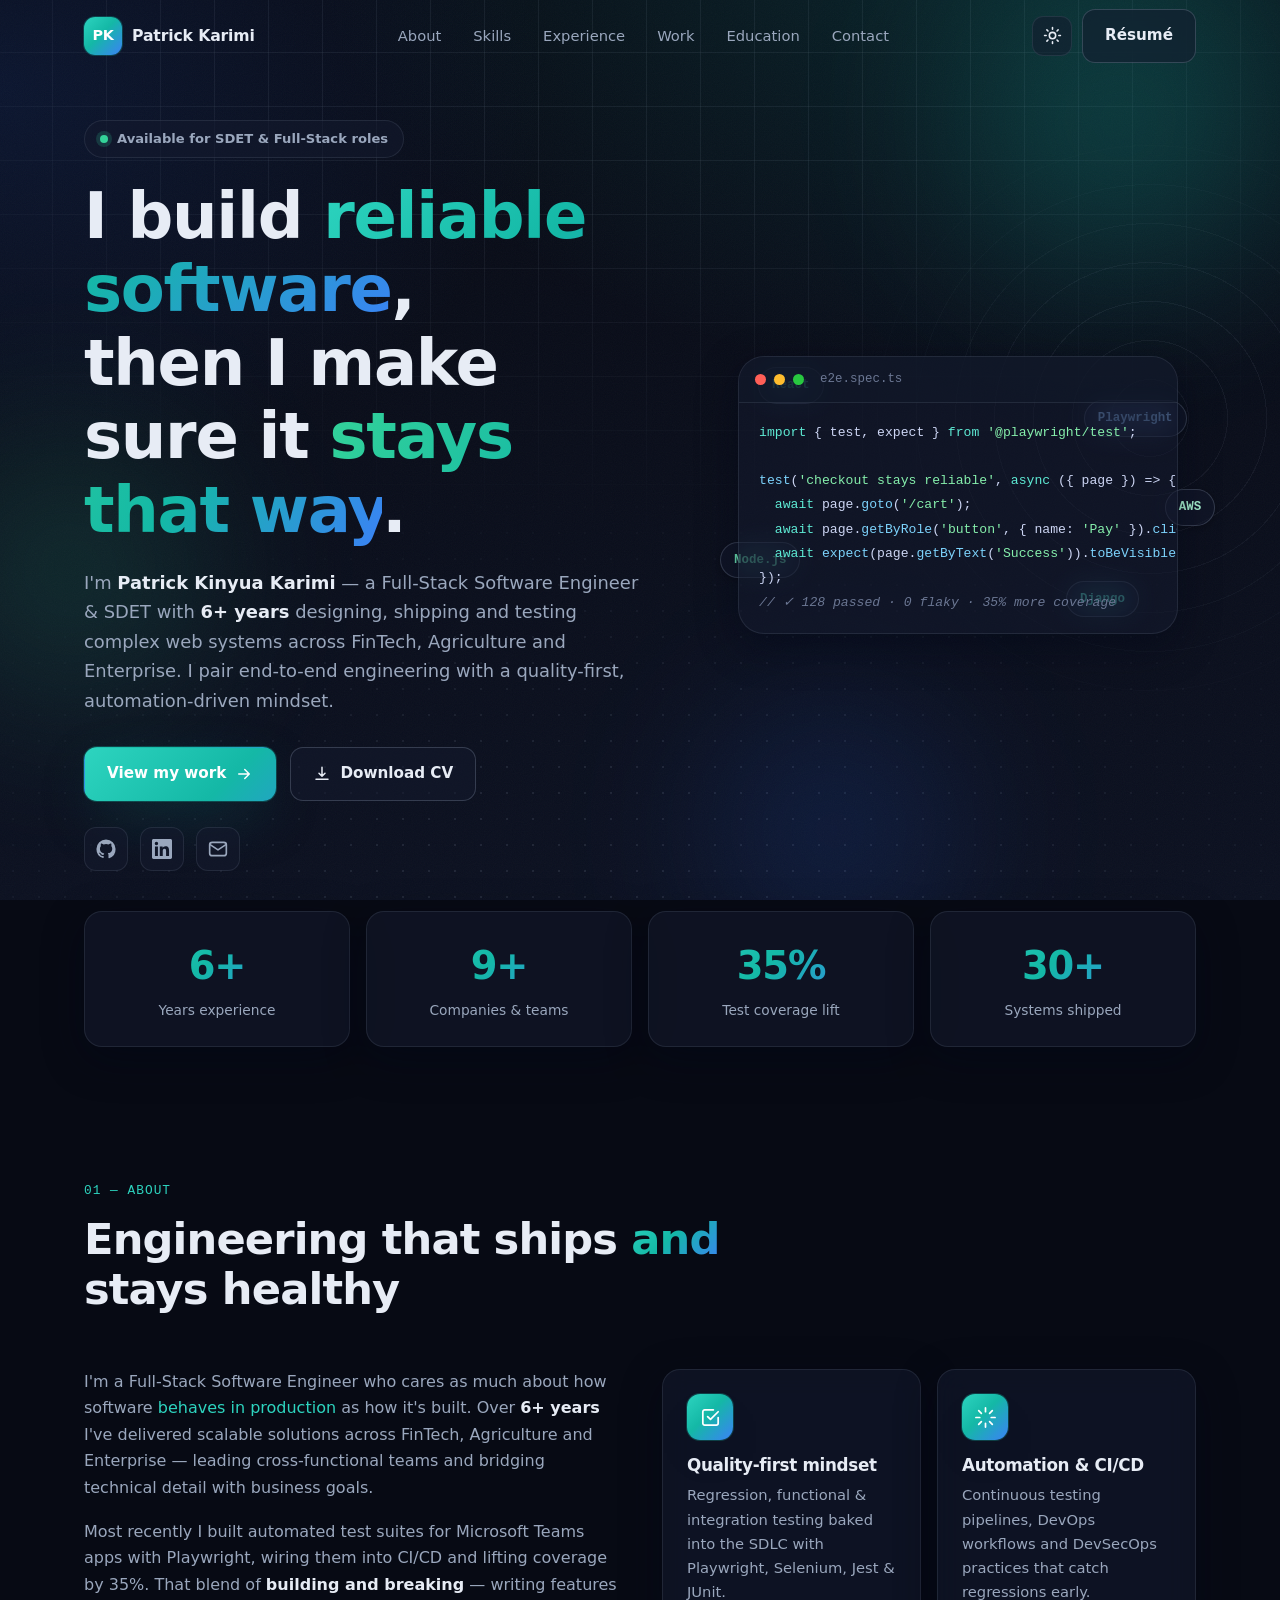
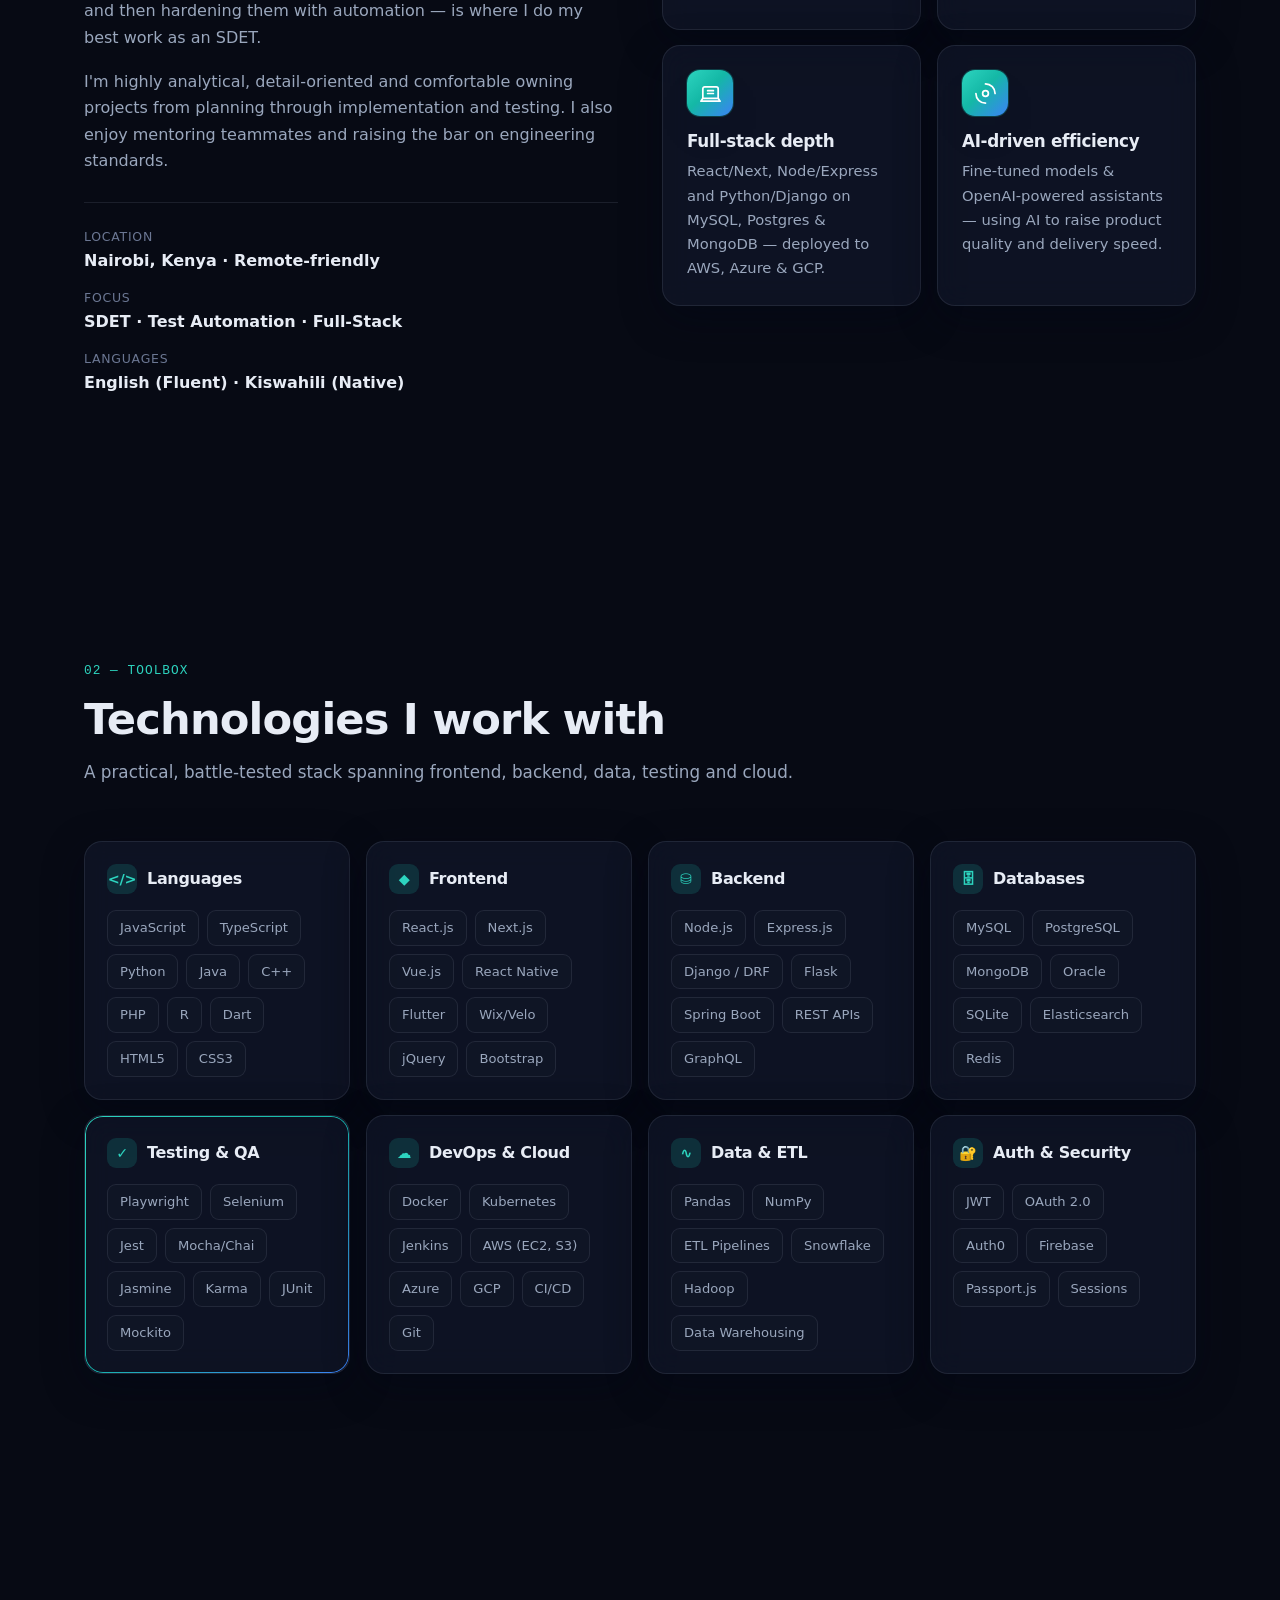
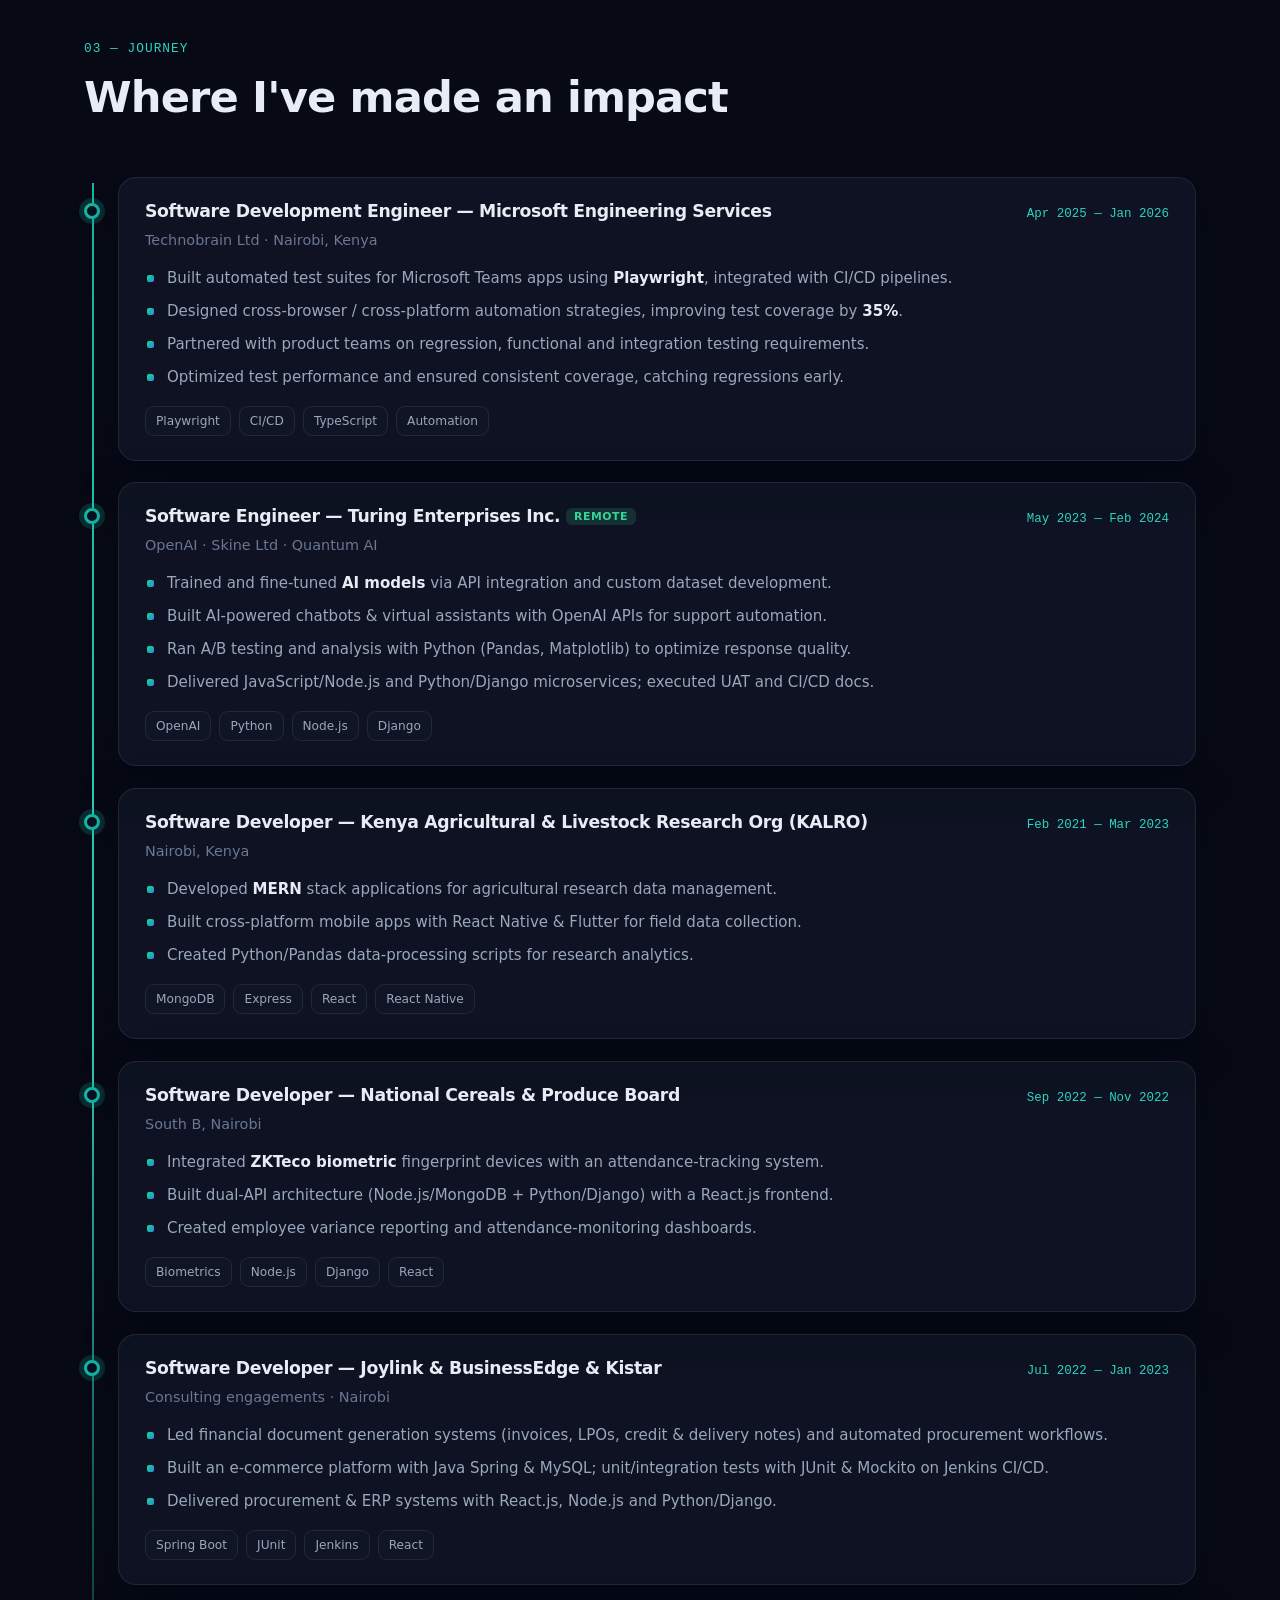
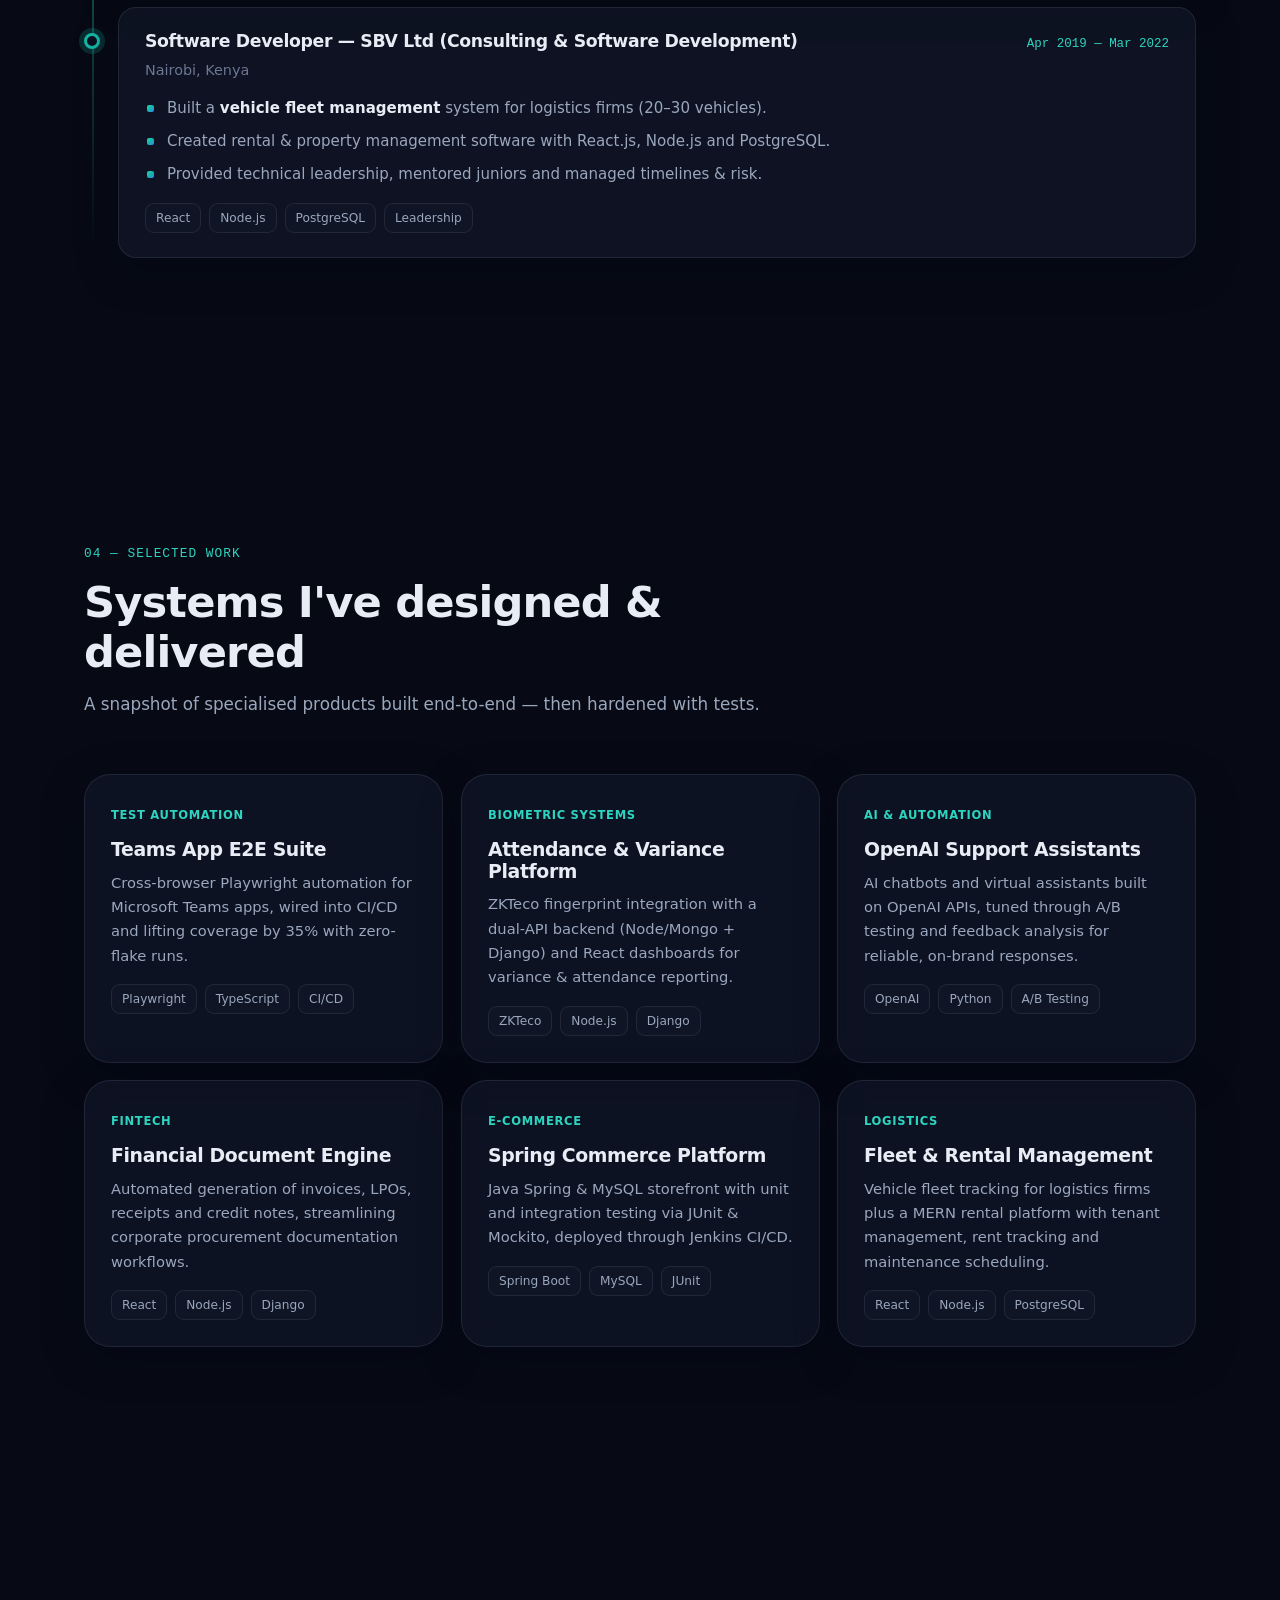
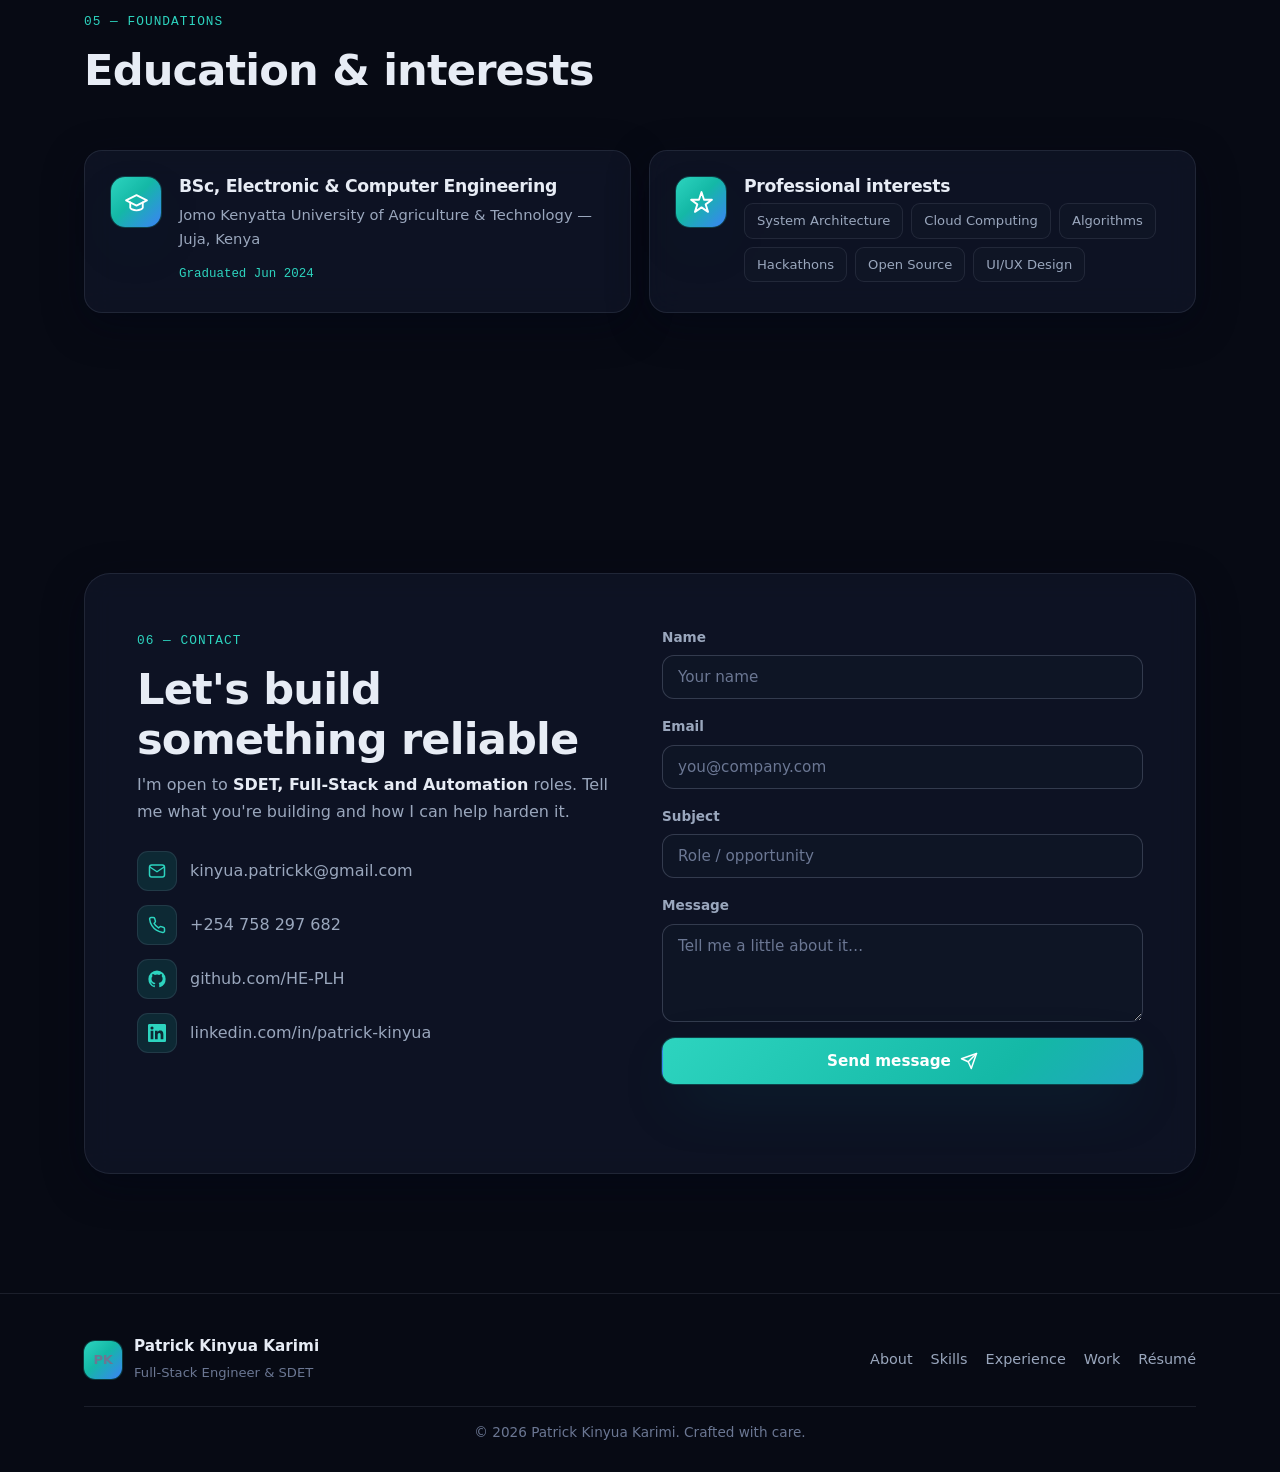
==== index.html @ e0ca36bf "Initial commit: Patrick Kinyua Karimi portfolio (Aurora Green + Navy)" ====
<!DOCTYPE html>
<html lang="en" data-theme="dark">
<head>
  <meta charset="UTF-8" />
  <meta name="viewport" content="width=device-width, initial-scale=1.0" />
  <meta name="description" content="Patrick Kinyua Karimi — Full-Stack Software Engineer & SDET. 6+ years building and testing scalable web systems with React, Node.js, Python/Django and cloud-native tooling." />
  <meta name="author" content="Patrick Kinyua Karimi" />
  <meta name="theme-color" content="#0b1020" />

  <!-- Open Graph -->
  <meta property="og:type" content="website" />
  <meta property="og:title" content="Patrick Kinyua Karimi — Full-Stack Engineer & SDET" />
  <meta property="og:description" content="6+ years building and testing complex, reliable web systems. Quality-first, automation-driven engineering." />

  <title>Patrick Kinyua Karimi — Full-Stack Engineer &amp; SDET</title>

  <!-- Inline SVG favicon (self-contained, no external request) -->
  <link rel="icon" href="data:image/svg+xml,%3Csvg xmlns='http://www.w3.org/2000/svg' viewBox='0 0 100 100'%3E%3Cdefs%3E%3ClinearGradient id='g' x1='0' y1='0' x2='1' y2='1'%3E%3Cstop offset='0' stop-color='%2314b8a6'/%3E%3Cstop offset='1' stop-color='%232563eb'/%3E%3C/linearGradient%3E%3C/defs%3E%3Crect width='100' height='100' rx='24' fill='%230b1020'/%3E%3Ctext x='50' y='68' font-family='Segoe UI,Arial,sans-serif' font-size='52' font-weight='700' text-anchor='middle' fill='url(%23g)'%3EPK%3C/text%3E%3C/svg%3E" />

  <link rel="stylesheet" href="css/style.css" />
</head>
<body>
  <!-- ============ LAYERED BACKGROUND ============ -->
  <div class="backdrop" aria-hidden="true">
    <div class="backdrop__grid"></div>
    <div class="backdrop__dots"></div>
    <div class="backdrop__glow backdrop__glow--1"></div>
    <div class="backdrop__glow backdrop__glow--2"></div>
    <div class="backdrop__glow backdrop__glow--3"></div>
    <div class="backdrop__rings"></div>
    <div class="backdrop__noise"></div>
  </div>

  <!-- Scroll progress bar -->
  <div class="scroll-progress" aria-hidden="true"><span></span></div>

  <!-- ============ NAV ============ -->
  <header class="nav" id="nav">
    <div class="nav__inner container">
      <a href="#home" class="nav__brand" aria-label="Home">
        <span class="nav__logo">PK</span>
        <span class="nav__name">Patrick&nbsp;Karimi</span>
      </a>

      <nav class="nav__links" id="navLinks" aria-label="Primary">
        <a href="#about">About</a>
        <a href="#skills">Skills</a>
        <a href="#experience">Experience</a>
        <a href="#projects">Work</a>
        <a href="#education">Education</a>
        <a href="#contact">Contact</a>
      </nav>

      <div class="nav__actions">
        <button class="theme-toggle" id="themeToggle" type="button" aria-label="Toggle color theme">
          <svg class="icon-sun" viewBox="0 0 24 24" fill="none" stroke="currentColor" stroke-width="2" stroke-linecap="round" stroke-linejoin="round"><circle cx="12" cy="12" r="4"/><path d="M12 2v2M12 20v2M4.9 4.9l1.4 1.4M17.7 17.7l1.4 1.4M2 12h2M20 12h2M4.9 19.1l1.4-1.4M17.7 6.3l1.4-1.4"/></svg>
          <svg class="icon-moon" viewBox="0 0 24 24" fill="none" stroke="currentColor" stroke-width="2" stroke-linecap="round" stroke-linejoin="round"><path d="M21 12.8A9 9 0 1 1 11.2 3a7 7 0 0 0 9.8 9.8z"/></svg>
        </button>
        <a href="resume.html" class="btn btn--ghost nav__cv" target="_blank" rel="noopener">Résumé</a>
        <button class="nav__burger" id="navBurger" type="button" aria-label="Open menu" aria-expanded="false">
          <span></span><span></span><span></span>
        </button>
      </div>
    </div>
  </header>

  <main>
    <!-- ============ HERO ============ -->
    <section class="hero" id="home">
      <div class="container hero__inner">
        <div class="hero__content reveal">
          <span class="pill">
            <span class="pill__dot"></span> Available for SDET &amp; Full-Stack roles
          </span>
          <h1 class="hero__title">
            I build <span class="grad-text">reliable software</span>,<br />
            then I make sure it <span class="grad-text grad-text--alt">stays that way</span>.
          </h1>
          <p class="hero__lead">
            I'm <strong>Patrick Kinyua Karimi</strong> — a Full-Stack Software Engineer &amp; SDET with
            <strong>6+ years</strong> designing, shipping and testing complex web systems across FinTech,
            Agriculture and Enterprise. I pair end-to-end engineering with a quality-first,
            automation-driven mindset.
          </p>

          <div class="hero__cta">
            <a href="#projects" class="btn btn--primary">
              View my work
              <svg viewBox="0 0 24 24" fill="none" stroke="currentColor" stroke-width="2" stroke-linecap="round" stroke-linejoin="round"><path d="M5 12h14M13 6l6 6-6 6"/></svg>
            </a>
            <a href="resume.html" class="btn btn--ghost" target="_blank" rel="noopener">
              <svg viewBox="0 0 24 24" fill="none" stroke="currentColor" stroke-width="2" stroke-linecap="round" stroke-linejoin="round"><path d="M12 3v12M8 11l4 4 4-4M4 19h16"/></svg>
              Download CV
            </a>
          </div>

          <ul class="hero__socials">
            <li><a href="https://github.com/HE-PLH" target="_blank" rel="noopener" aria-label="GitHub">
              <svg viewBox="0 0 24 24" fill="currentColor"><path d="M12 .5A11.5 11.5 0 0 0 .5 12a11.5 11.5 0 0 0 7.86 10.92c.58.1.79-.25.79-.56v-2c-3.2.7-3.88-1.37-3.88-1.37-.53-1.34-1.3-1.7-1.3-1.7-1.06-.72.08-.71.08-.71 1.17.08 1.79 1.2 1.79 1.2 1.04 1.78 2.73 1.27 3.4.97.1-.75.4-1.27.74-1.56-2.56-.29-5.26-1.28-5.26-5.7 0-1.26.45-2.29 1.19-3.1-.12-.29-.52-1.46.11-3.05 0 0 .97-.31 3.18 1.18a11 11 0 0 1 5.8 0c2.2-1.49 3.17-1.18 3.17-1.18.63 1.59.23 2.76.11 3.05.74.81 1.19 1.84 1.19 3.1 0 4.43-2.7 5.4-5.28 5.69.42.36.79 1.06.79 2.14v3.17c0 .31.21.67.8.56A11.5 11.5 0 0 0 23.5 12 11.5 11.5 0 0 0 12 .5z"/></svg>
            </a></li>
            <li><a href="https://linkedin.com/in/patrick-kinyua" target="_blank" rel="noopener" aria-label="LinkedIn">
              <svg viewBox="0 0 24 24" fill="currentColor"><path d="M20.45 20.45h-3.56v-5.57c0-1.33-.02-3.04-1.85-3.04-1.85 0-2.13 1.44-2.13 2.94v5.67H9.35V9h3.42v1.56h.05c.48-.9 1.64-1.85 3.37-1.85 3.6 0 4.27 2.37 4.27 5.46v6.28zM5.34 7.43a2.06 2.06 0 1 1 0-4.13 2.06 2.06 0 0 1 0 4.13zM7.12 20.45H3.55V9h3.57v11.45zM22.22 0H1.77C.79 0 0 .77 0 1.73v20.54C0 23.23.79 24 1.77 24h20.45c.98 0 1.78-.77 1.78-1.73V1.73C24 .77 23.2 0 22.22 0z"/></svg>
            </a></li>
            <li><a href="mailto:kinyua.patrickk@gmail.com" aria-label="Email">
              <svg viewBox="0 0 24 24" fill="none" stroke="currentColor" stroke-width="2" stroke-linecap="round" stroke-linejoin="round"><rect x="2" y="4" width="20" height="16" rx="3"/><path d="m3 7 9 6 9-6"/></svg>
            </a></li>
          </ul>
        </div>

        <!-- Hero visual: floating "quality" console card -->
        <div class="hero__visual reveal" aria-hidden="true">
          <div class="orbit">
            <span class="orbit__chip orbit__chip--1">React</span>
            <span class="orbit__chip orbit__chip--2">Playwright</span>
            <span class="orbit__chip orbit__chip--3">Node.js</span>
            <span class="orbit__chip orbit__chip--4">Django</span>
            <span class="orbit__chip orbit__chip--5">AWS</span>
          </div>
          <div class="code-card glass">
            <div class="code-card__bar">
              <span class="dot dot--r"></span><span class="dot dot--y"></span><span class="dot dot--g"></span>
              <span class="code-card__title">e2e.spec.ts</span>
            </div>
            <pre class="code-card__body"><code><span class="c-kw">import</span> { test, expect } <span class="c-kw">from</span> <span class="c-str">'@playwright/test'</span>;

<span class="c-fn">test</span>(<span class="c-str">'checkout stays reliable'</span>, <span class="c-kw">async</span> ({ page }) =&gt; {
  <span class="c-kw">await</span> page.<span class="c-fn">goto</span>(<span class="c-str">'/cart'</span>);
  <span class="c-kw">await</span> page.<span class="c-fn">getByRole</span>(<span class="c-str">'button'</span>, { name: <span class="c-str">'Pay'</span> }).<span class="c-fn">click</span>();
  <span class="c-kw">await</span> <span class="c-fn">expect</span>(page.<span class="c-fn">getByText</span>(<span class="c-str">'Success'</span>)).<span class="c-fn">toBeVisible</span>();
});
<span class="c-cmt">// ✓ 128 passed · 0 flaky · 35% more coverage</span></code></pre>
          </div>
        </div>
      </div>

      <!-- Stat strip -->
      <div class="container">
        <ul class="stats reveal">
          <li class="stat glass"><span class="stat__num" data-count="6" data-suffix="+">0</span><span class="stat__label">Years experience</span></li>
          <li class="stat glass"><span class="stat__num" data-count="9" data-suffix="+">0</span><span class="stat__label">Companies &amp; teams</span></li>
          <li class="stat glass"><span class="stat__num" data-count="35" data-suffix="%">0</span><span class="stat__label">Test coverage lift</span></li>
          <li class="stat glass"><span class="stat__num" data-count="30" data-suffix="+">0</span><span class="stat__label">Systems shipped</span></li>
        </ul>
      </div>
    </section>

    <!-- ============ ABOUT ============ -->
    <section class="section" id="about">
      <div class="container">
        <div class="section__head reveal">
          <span class="eyebrow">01 — About</span>
          <h2 class="section__title">Engineering that ships <span class="grad-text">and</span> stays healthy</h2>
        </div>

        <div class="about">
          <div class="about__text reveal">
            <p>
              I'm a Full-Stack Software Engineer who cares as much about how software <em>behaves in
              production</em> as how it's built. Over <strong>6+ years</strong> I've delivered scalable
              solutions across FinTech, Agriculture and Enterprise — leading cross-functional teams and
              bridging technical detail with business goals.
            </p>
            <p>
              Most recently I built automated test suites for Microsoft Teams apps with Playwright,
              wiring them into CI/CD and lifting coverage by 35%. That blend of <strong>building and
              breaking</strong> — writing features and then hardening them with automation — is where I do
              my best work as an SDET.
            </p>
            <p>
              I'm highly analytical, detail-oriented and comfortable owning projects from planning
              through implementation and testing. I also enjoy mentoring teammates and raising the bar on
              engineering standards.
            </p>

            <div class="about__meta">
              <div><span class="about__k">Location</span><span class="about__v">Nairobi, Kenya · Remote-friendly</span></div>
              <div><span class="about__k">Focus</span><span class="about__v">SDET · Test Automation · Full-Stack</span></div>
              <div><span class="about__k">Languages</span><span class="about__v">English (Fluent) · Kiswahili (Native)</span></div>
            </div>
          </div>

          <div class="about__cards">
            <article class="feature glass reveal">
              <div class="feature__icon"><svg viewBox="0 0 24 24" fill="none" stroke="currentColor" stroke-width="1.8" stroke-linecap="round" stroke-linejoin="round"><path d="m9 11 3 3 8-8"/><path d="M20 12v6a2 2 0 0 1-2 2H6a2 2 0 0 1-2-2V6a2 2 0 0 1 2-2h9"/></svg></div>
              <h3>Quality-first mindset</h3>
              <p>Regression, functional &amp; integration testing baked into the SDLC with Playwright, Selenium, Jest &amp; JUnit.</p>
            </article>
            <article class="feature glass reveal">
              <div class="feature__icon"><svg viewBox="0 0 24 24" fill="none" stroke="currentColor" stroke-width="1.8" stroke-linecap="round" stroke-linejoin="round"><path d="M12 2v4M12 18v4M4.9 4.9l2.8 2.8M16.3 16.3l2.8 2.8M2 12h4M18 12h4M4.9 19.1l2.8-2.8M16.3 7.7l2.8-2.8"/></svg></div>
              <h3>Automation &amp; CI/CD</h3>
              <p>Continuous testing pipelines, DevOps workflows and DevSecOps practices that catch regressions early.</p>
            </article>
            <article class="feature glass reveal">
              <div class="feature__icon"><svg viewBox="0 0 24 24" fill="none" stroke="currentColor" stroke-width="1.8" stroke-linecap="round" stroke-linejoin="round"><path d="M4 17V7a2 2 0 0 1 2-2h12a2 2 0 0 1 2 2v10M4 17h16M4 17l-2 3h20l-2-3M9 9h6M9 12h6"/></svg></div>
              <h3>Full-stack depth</h3>
              <p>React/Next, Node/Express and Python/Django on MySQL, Postgres &amp; MongoDB — deployed to AWS, Azure &amp; GCP.</p>
            </article>
            <article class="feature glass reveal">
              <div class="feature__icon"><svg viewBox="0 0 24 24" fill="none" stroke="currentColor" stroke-width="1.8" stroke-linecap="round" stroke-linejoin="round"><circle cx="12" cy="12" r="3"/><path d="M12 2a10 10 0 0 1 10 10M12 22A10 10 0 0 1 2 12"/></svg></div>
              <h3>AI-driven efficiency</h3>
              <p>Fine-tuned models &amp; OpenAI-powered assistants — using AI to raise product quality and delivery speed.</p>
            </article>
          </div>
        </div>
      </div>
    </section>

    <!-- ============ SKILLS ============ -->
    <section class="section" id="skills">
      <div class="container">
        <div class="section__head reveal">
          <span class="eyebrow">02 — Toolbox</span>
          <h2 class="section__title">Technologies I work with</h2>
          <p class="section__sub">A practical, battle-tested stack spanning frontend, backend, data, testing and cloud.</p>
        </div>

        <div class="skills">
          <article class="skill-card glass reveal">
            <h3><span class="skill-card__ico">&lt;/&gt;</span> Languages</h3>
            <ul class="chips">
              <li>JavaScript</li><li>TypeScript</li><li>Python</li><li>Java</li><li>C++</li><li>PHP</li><li>R</li><li>Dart</li><li>HTML5</li><li>CSS3</li>
            </ul>
          </article>

          <article class="skill-card glass reveal">
            <h3><span class="skill-card__ico">◆</span> Frontend</h3>
            <ul class="chips">
              <li>React.js</li><li>Next.js</li><li>Vue.js</li><li>React Native</li><li>Flutter</li><li>Wix/Velo</li><li>jQuery</li><li>Bootstrap</li>
            </ul>
          </article>

          <article class="skill-card glass reveal">
            <h3><span class="skill-card__ico">⛁</span> Backend</h3>
            <ul class="chips">
              <li>Node.js</li><li>Express.js</li><li>Django / DRF</li><li>Flask</li><li>Spring Boot</li><li>REST APIs</li><li>GraphQL</li>
            </ul>
          </article>

          <article class="skill-card glass reveal">
            <h3><span class="skill-card__ico">🗄</span> Databases</h3>
            <ul class="chips">
              <li>MySQL</li><li>PostgreSQL</li><li>MongoDB</li><li>Oracle</li><li>SQLite</li><li>Elasticsearch</li><li>Redis</li>
            </ul>
          </article>

          <article class="skill-card glass reveal skill-card--accent">
            <h3><span class="skill-card__ico">✓</span> Testing &amp; QA</h3>
            <ul class="chips">
              <li>Playwright</li><li>Selenium</li><li>Jest</li><li>Mocha/Chai</li><li>Jasmine</li><li>Karma</li><li>JUnit</li><li>Mockito</li>
            </ul>
          </article>

          <article class="skill-card glass reveal">
            <h3><span class="skill-card__ico">☁</span> DevOps &amp; Cloud</h3>
            <ul class="chips">
              <li>Docker</li><li>Kubernetes</li><li>Jenkins</li><li>AWS (EC2, S3)</li><li>Azure</li><li>GCP</li><li>CI/CD</li><li>Git</li>
            </ul>
          </article>

          <article class="skill-card glass reveal">
            <h3><span class="skill-card__ico">∿</span> Data &amp; ETL</h3>
            <ul class="chips">
              <li>Pandas</li><li>NumPy</li><li>ETL Pipelines</li><li>Snowflake</li><li>Hadoop</li><li>Data Warehousing</li>
            </ul>
          </article>

          <article class="skill-card glass reveal">
            <h3><span class="skill-card__ico">🔐</span> Auth &amp; Security</h3>
            <ul class="chips">
              <li>JWT</li><li>OAuth 2.0</li><li>Auth0</li><li>Firebase</li><li>Passport.js</li><li>Sessions</li>
            </ul>
          </article>
        </div>
      </div>
    </section>

    <!-- ============ EXPERIENCE ============ -->
    <section class="section" id="experience">
      <div class="container">
        <div class="section__head reveal">
          <span class="eyebrow">03 — Journey</span>
          <h2 class="section__title">Where I've made an impact</h2>
        </div>

        <div class="timeline">
          <article class="tl-item reveal">
            <div class="tl-marker"></div>
            <div class="tl-card glass">
              <div class="tl-top">
                <h3>Software Development Engineer — Microsoft Engineering Services</h3>
                <span class="tl-date">Apr 2025 — Jan 2026</span>
              </div>
              <p class="tl-org">Technobrain Ltd · Nairobi, Kenya</p>
              <ul class="tl-points">
                <li>Built automated test suites for Microsoft Teams apps using <strong>Playwright</strong>, integrated with CI/CD pipelines.</li>
                <li>Designed cross-browser / cross-platform automation strategies, improving test coverage by <strong>35%</strong>.</li>
                <li>Partnered with product teams on regression, functional and integration testing requirements.</li>
                <li>Optimized test performance and ensured consistent coverage, catching regressions early.</li>
              </ul>
              <ul class="chips chips--sm"><li>Playwright</li><li>CI/CD</li><li>TypeScript</li><li>Automation</li></ul>
            </div>
          </article>

          <article class="tl-item reveal">
            <div class="tl-marker"></div>
            <div class="tl-card glass">
              <div class="tl-top">
                <h3>Software Engineer — Turing Enterprises Inc. <span class="tl-remote">Remote</span></h3>
                <span class="tl-date">May 2023 — Feb 2024</span>
              </div>
              <p class="tl-org">OpenAI · Skine Ltd · Quantum AI</p>
              <ul class="tl-points">
                <li>Trained and fine-tuned <strong>AI models</strong> via API integration and custom dataset development.</li>
                <li>Built AI-powered chatbots &amp; virtual assistants with OpenAI APIs for support automation.</li>
                <li>Ran A/B testing and analysis with Python (Pandas, Matplotlib) to optimize response quality.</li>
                <li>Delivered JavaScript/Node.js and Python/Django microservices; executed UAT and CI/CD docs.</li>
              </ul>
              <ul class="chips chips--sm"><li>OpenAI</li><li>Python</li><li>Node.js</li><li>Django</li></ul>
            </div>
          </article>

          <article class="tl-item reveal">
            <div class="tl-marker"></div>
            <div class="tl-card glass">
              <div class="tl-top">
                <h3>Software Developer — Kenya Agricultural &amp; Livestock Research Org (KALRO)</h3>
                <span class="tl-date">Feb 2021 — Mar 2023</span>
              </div>
              <p class="tl-org">Nairobi, Kenya</p>
              <ul class="tl-points">
                <li>Developed <strong>MERN</strong> stack applications for agricultural research data management.</li>
                <li>Built cross-platform mobile apps with React Native &amp; Flutter for field data collection.</li>
                <li>Created Python/Pandas data-processing scripts for research analytics.</li>
              </ul>
              <ul class="chips chips--sm"><li>MongoDB</li><li>Express</li><li>React</li><li>React Native</li></ul>
            </div>
          </article>

          <article class="tl-item reveal">
            <div class="tl-marker"></div>
            <div class="tl-card glass">
              <div class="tl-top">
                <h3>Software Developer — National Cereals &amp; Produce Board</h3>
                <span class="tl-date">Sep 2022 — Nov 2022</span>
              </div>
              <p class="tl-org">South B, Nairobi</p>
              <ul class="tl-points">
                <li>Integrated <strong>ZKTeco biometric</strong> fingerprint devices with an attendance-tracking system.</li>
                <li>Built dual-API architecture (Node.js/MongoDB + Python/Django) with a React.js frontend.</li>
                <li>Created employee variance reporting and attendance-monitoring dashboards.</li>
              </ul>
              <ul class="chips chips--sm"><li>Biometrics</li><li>Node.js</li><li>Django</li><li>React</li></ul>
            </div>
          </article>

          <article class="tl-item reveal">
            <div class="tl-marker"></div>
            <div class="tl-card glass">
              <div class="tl-top">
                <h3>Software Developer — Joylink &amp; BusinessEdge &amp; Kistar</h3>
                <span class="tl-date">Jul 2022 — Jan 2023</span>
              </div>
              <p class="tl-org">Consulting engagements · Nairobi</p>
              <ul class="tl-points">
                <li>Led financial document generation systems (invoices, LPOs, credit &amp; delivery notes) and automated procurement workflows.</li>
                <li>Built an e-commerce platform with Java Spring &amp; MySQL; unit/integration tests with JUnit &amp; Mockito on Jenkins CI/CD.</li>
                <li>Delivered procurement &amp; ERP systems with React.js, Node.js and Python/Django.</li>
              </ul>
              <ul class="chips chips--sm"><li>Spring Boot</li><li>JUnit</li><li>Jenkins</li><li>React</li></ul>
            </div>
          </article>

          <article class="tl-item reveal">
            <div class="tl-marker"></div>
            <div class="tl-card glass">
              <div class="tl-top">
                <h3>Software Developer — SBV Ltd (Consulting &amp; Software Development)</h3>
                <span class="tl-date">Apr 2019 — Mar 2022</span>
              </div>
              <p class="tl-org">Nairobi, Kenya</p>
              <ul class="tl-points">
                <li>Built a <strong>vehicle fleet management</strong> system for logistics firms (20–30 vehicles).</li>
                <li>Created rental &amp; property management software with React.js, Node.js and PostgreSQL.</li>
                <li>Provided technical leadership, mentored juniors and managed timelines &amp; risk.</li>
              </ul>
              <ul class="chips chips--sm"><li>React</li><li>Node.js</li><li>PostgreSQL</li><li>Leadership</li></ul>
            </div>
          </article>
        </div>
      </div>
    </section>

    <!-- ============ PROJECTS / SPECIALTIES ============ -->
    <section class="section" id="projects">
      <div class="container">
        <div class="section__head reveal">
          <span class="eyebrow">04 — Selected work</span>
          <h2 class="section__title">Systems I've designed &amp; delivered</h2>
          <p class="section__sub">A snapshot of specialised products built end-to-end — then hardened with tests.</p>
        </div>

        <div class="projects">
          <article class="project glass reveal">
            <div class="project__glow"></div>
            <div class="project__tag">Test Automation</div>
            <h3>Teams App E2E Suite</h3>
            <p>Cross-browser Playwright automation for Microsoft Teams apps, wired into CI/CD and lifting coverage by 35% with zero-flake runs.</p>
            <ul class="chips chips--sm"><li>Playwright</li><li>TypeScript</li><li>CI/CD</li></ul>
          </article>

          <article class="project glass reveal">
            <div class="project__glow"></div>
            <div class="project__tag">Biometric Systems</div>
            <h3>Attendance &amp; Variance Platform</h3>
            <p>ZKTeco fingerprint integration with a dual-API backend (Node/Mongo + Django) and React dashboards for variance &amp; attendance reporting.</p>
            <ul class="chips chips--sm"><li>ZKTeco</li><li>Node.js</li><li>Django</li></ul>
          </article>

          <article class="project glass reveal">
            <div class="project__glow"></div>
            <div class="project__tag">AI &amp; Automation</div>
            <h3>OpenAI Support Assistants</h3>
            <p>AI chatbots and virtual assistants built on OpenAI APIs, tuned through A/B testing and feedback analysis for reliable, on-brand responses.</p>
            <ul class="chips chips--sm"><li>OpenAI</li><li>Python</li><li>A/B Testing</li></ul>
          </article>

          <article class="project glass reveal">
            <div class="project__glow"></div>
            <div class="project__tag">FinTech</div>
            <h3>Financial Document Engine</h3>
            <p>Automated generation of invoices, LPOs, receipts and credit notes, streamlining corporate procurement documentation workflows.</p>
            <ul class="chips chips--sm"><li>React</li><li>Node.js</li><li>Django</li></ul>
          </article>

          <article class="project glass reveal">
            <div class="project__glow"></div>
            <div class="project__tag">E-commerce</div>
            <h3>Spring Commerce Platform</h3>
            <p>Java Spring &amp; MySQL storefront with unit and integration testing via JUnit &amp; Mockito, deployed through Jenkins CI/CD.</p>
            <ul class="chips chips--sm"><li>Spring Boot</li><li>MySQL</li><li>JUnit</li></ul>
          </article>

          <article class="project glass reveal">
            <div class="project__glow"></div>
            <div class="project__tag">Logistics</div>
            <h3>Fleet &amp; Rental Management</h3>
            <p>Vehicle fleet tracking for logistics firms plus a MERN rental platform with tenant management, rent tracking and maintenance scheduling.</p>
            <ul class="chips chips--sm"><li>React</li><li>Node.js</li><li>PostgreSQL</li></ul>
          </article>
        </div>
      </div>
    </section>

    <!-- ============ EDUCATION ============ -->
    <section class="section" id="education">
      <div class="container">
        <div class="section__head reveal">
          <span class="eyebrow">05 — Foundations</span>
          <h2 class="section__title">Education &amp; interests</h2>
        </div>

        <div class="edu">
          <article class="edu-card glass reveal">
            <div class="edu-card__icon"><svg viewBox="0 0 24 24" fill="none" stroke="currentColor" stroke-width="1.8" stroke-linecap="round" stroke-linejoin="round"><path d="M22 10 12 5 2 10l10 5 10-5z"/><path d="M6 12v5c0 1 2.7 2.5 6 2.5s6-1.5 6-2.5v-5"/></svg></div>
            <div>
              <h3>BSc, Electronic &amp; Computer Engineering</h3>
              <p class="edu-card__org">Jomo Kenyatta University of Agriculture &amp; Technology — Juja, Kenya</p>
              <span class="tl-date">Graduated Jun 2024</span>
            </div>
          </article>

          <article class="edu-card glass reveal">
            <div class="edu-card__icon"><svg viewBox="0 0 24 24" fill="none" stroke="currentColor" stroke-width="1.8" stroke-linecap="round" stroke-linejoin="round"><path d="m12 2 2.4 7.4H22l-6 4.4 2.3 7.2L12 16.7 5.7 21l2.3-7.2-6-4.4h7.6z"/></svg></div>
            <div>
              <h3>Professional interests</h3>
              <ul class="chips">
                <li>System Architecture</li><li>Cloud Computing</li><li>Algorithms</li><li>Hackathons</li><li>Open Source</li><li>UI/UX Design</li>
              </ul>
            </div>
          </article>
        </div>
      </div>
    </section>

    <!-- ============ CONTACT ============ -->
    <section class="section section--contact" id="contact">
      <div class="container">
        <div class="contact glass reveal">
          <div class="contact__intro">
            <span class="eyebrow">06 — Contact</span>
            <h2 class="section__title">Let's build something reliable</h2>
            <p>I'm open to <strong>SDET, Full-Stack and Automation</strong> roles. Tell me what you're building and how I can help harden it.</p>

            <ul class="contact__list">
              <li>
                <span class="contact__ico"><svg viewBox="0 0 24 24" fill="none" stroke="currentColor" stroke-width="2" stroke-linecap="round" stroke-linejoin="round"><rect x="2" y="4" width="20" height="16" rx="3"/><path d="m3 7 9 6 9-6"/></svg></span>
                <a href="mailto:kinyua.patrickk@gmail.com">kinyua.patrickk@gmail.com</a>
              </li>
              <li>
                <span class="contact__ico"><svg viewBox="0 0 24 24" fill="none" stroke="currentColor" stroke-width="2" stroke-linecap="round" stroke-linejoin="round"><path d="M22 16.9v3a2 2 0 0 1-2.2 2 19.8 19.8 0 0 1-8.6-3 19.5 19.5 0 0 1-6-6 19.8 19.8 0 0 1-3-8.6A2 2 0 0 1 4.1 2h3a2 2 0 0 1 2 1.7c.1.9.4 1.8.7 2.7a2 2 0 0 1-.5 2.1L8.1 9.9a16 16 0 0 0 6 6l1.4-1.2a2 2 0 0 1 2.1-.5c.9.3 1.8.6 2.7.7a2 2 0 0 1 1.7 2z"/></svg></span>
                <a href="tel:+254758297682">+254 758 297 682</a>
              </li>
              <li>
                <span class="contact__ico"><svg viewBox="0 0 24 24" fill="currentColor"><path d="M12 .5A11.5 11.5 0 0 0 .5 12a11.5 11.5 0 0 0 7.86 10.92c.58.1.79-.25.79-.56v-2c-3.2.7-3.88-1.37-3.88-1.37-.53-1.34-1.3-1.7-1.3-1.7-1.06-.72.08-.71.08-.71 1.17.08 1.79 1.2 1.79 1.2 1.04 1.78 2.73 1.27 3.4.97.1-.75.4-1.27.74-1.56-2.56-.29-5.26-1.28-5.26-5.7 0-1.26.45-2.29 1.19-3.1-.12-.29-.52-1.46.11-3.05 0 0 .97-.31 3.18 1.18a11 11 0 0 1 5.8 0c2.2-1.49 3.17-1.18 3.17-1.18.63 1.59.23 2.76.11 3.05.74.81 1.19 1.84 1.19 3.1 0 4.43-2.7 5.4-5.28 5.69.42.36.79 1.06.79 2.14v3.17c0 .31.21.67.8.56A11.5 11.5 0 0 0 23.5 12 11.5 11.5 0 0 0 12 .5z"/></svg></span>
                <a href="https://github.com/HE-PLH" target="_blank" rel="noopener">github.com/HE-PLH</a>
              </li>
              <li>
                <span class="contact__ico"><svg viewBox="0 0 24 24" fill="currentColor"><path d="M20.45 20.45h-3.56v-5.57c0-1.33-.02-3.04-1.85-3.04-1.85 0-2.13 1.44-2.13 2.94v5.67H9.35V9h3.42v1.56h.05c.48-.9 1.64-1.85 3.37-1.85 3.6 0 4.27 2.37 4.27 5.46v6.28zM5.34 7.43a2.06 2.06 0 1 1 0-4.13 2.06 2.06 0 0 1 0 4.13zM7.12 20.45H3.55V9h3.57v11.45zM22.22 0H1.77C.79 0 0 .77 0 1.73v20.54C0 23.23.79 24 1.77 24h20.45c.98 0 1.78-.77 1.78-1.73V1.73C24 .77 23.2 0 22.22 0z"/></svg></span>
                <a href="https://linkedin.com/in/patrick-kinyua" target="_blank" rel="noopener">linkedin.com/in/patrick-kinyua</a>
              </li>
            </ul>
          </div>

          <form class="contact__form" id="contactForm" novalidate>
            <div class="field">
              <label for="cf-name">Name</label>
              <input type="text" id="cf-name" name="name" placeholder="Your name" required />
            </div>
            <div class="field">
              <label for="cf-email">Email</label>
              <input type="email" id="cf-email" name="email" placeholder="you@company.com" required />
            </div>
            <div class="field">
              <label for="cf-subject">Subject</label>
              <input type="text" id="cf-subject" name="subject" placeholder="Role / opportunity" />
            </div>
            <div class="field">
              <label for="cf-message">Message</label>
              <textarea id="cf-message" name="message" rows="4" placeholder="Tell me a little about it…" required></textarea>
            </div>
            <button type="submit" class="btn btn--primary btn--block">
              Send message
              <svg viewBox="0 0 24 24" fill="none" stroke="currentColor" stroke-width="2" stroke-linecap="round" stroke-linejoin="round"><path d="m22 2-7 20-4-9-9-4z"/><path d="M22 2 11 13"/></svg>
            </button>
            <p class="contact__note" id="formNote" role="status" aria-live="polite"></p>
          </form>
        </div>
      </div>
    </section>
  </main>

  <!-- ============ FOOTER ============ -->
  <footer class="footer">
    <div class="container footer__inner">
      <div class="footer__brand">
        <span class="nav__logo">PK</span>
        <div>
          <strong>Patrick Kinyua Karimi</strong>
          <span>Full-Stack Engineer &amp; SDET</span>
        </div>
      </div>
      <nav class="footer__links" aria-label="Footer">
        <a href="#about">About</a>
        <a href="#skills">Skills</a>
        <a href="#experience">Experience</a>
        <a href="#projects">Work</a>
        <a href="resume.html" target="_blank" rel="noopener">Résumé</a>
      </nav>
      <p class="footer__copy">© <span id="year"></span> Patrick Kinyua Karimi. Crafted with care.</p>
    </div>
  </footer>

  <a href="#home" class="to-top" id="toTop" aria-label="Back to top">
    <svg viewBox="0 0 24 24" fill="none" stroke="currentColor" stroke-width="2.2" stroke-linecap="round" stroke-linejoin="round"><path d="m6 15 6-6 6 6"/></svg>
  </a>

  <script src="js/main.js"></script>
</body>
</html>
---- css/style.css ----
/* =====================================================================
   Patrick Kinyua Karimi — Portfolio
   Self-contained stylesheet · no external dependencies
   ===================================================================== */

/* ---------- Design tokens ---------- */
:root {
  --font-sans: "Segoe UI Variable", "Segoe UI", system-ui, -apple-system,
    BlinkMacSystemFont, Roboto, "Helvetica Neue", Arial, sans-serif;
  --font-mono: "Cascadia Code", "JetBrains Mono", "Fira Code", ui-monospace,
    "SF Mono", Menlo, Consolas, monospace;

  /* Dark theme (default) */
  --bg: #070a14;
  --bg-2: #0b1020;
  --surface: rgba(21, 27, 46, 0.55);
  --surface-solid: #121829;
  --border: rgba(148, 163, 184, 0.14);
  --border-strong: rgba(148, 163, 184, 0.28);
  --text: #e7ecf5;
  --text-muted: #9aa7bd;
  --text-dim: #6b7793;

  --brand: #14b8a6;
  --brand-2: #0f766e;
  --accent: #2dd4bf;
  --accent-2: #34d399;
  --pink: #5eead4;

  --grad: linear-gradient(135deg, #2dd4bf 0%, #14b8a6 45%, #3b82f6 100%);
  --grad-alt: linear-gradient(120deg, #34d399, #14b8a6 55%, #3b82f6);

  --shadow-sm: 0 2px 8px rgba(0, 0, 0, 0.25);
  --shadow-md: 0 12px 40px rgba(2, 6, 23, 0.45);
  --shadow-glow: 0 0 0 1px rgba(20, 184, 166, 0.28), 0 20px 60px -20px rgba(20, 184, 166, 0.5);

  --radius: 18px;
  --radius-lg: 26px;
  --maxw: 1160px;
  --ease: cubic-bezier(0.22, 1, 0.36, 1);
}

[data-theme="light"] {
  --bg: #eef2f7;
  --bg-2: #f8fafc;
  --surface: rgba(255, 255, 255, 0.72);
  --surface-solid: #ffffff;
  --border: rgba(15, 23, 42, 0.1);
  --border-strong: rgba(15, 23, 42, 0.18);
  --text: #0f172a;
  --text-muted: #475569;
  --text-dim: #64748b;
  --accent: #0d9488;
  --grad: linear-gradient(135deg, #0f766e 0%, #14b8a6 45%, #2563eb 100%);
  --shadow-md: 0 16px 44px rgba(30, 41, 59, 0.14);
  --shadow-glow: 0 0 0 1px rgba(20, 184, 166, 0.18), 0 24px 60px -24px rgba(20, 184, 166, 0.4);
}

/* ---------- Reset ---------- */
*,
*::before,
*::after { box-sizing: border-box; }

html { scroll-behavior: smooth; }
@media (prefers-reduced-motion: reduce) {
  html { scroll-behavior: auto; }
  *, *::before, *::after { animation-duration: 0.001ms !important; transition-duration: 0.001ms !important; }
}

body {
  margin: 0;
  font-family: var(--font-sans);
  color: var(--text);
  background: var(--bg);
  line-height: 1.65;
  -webkit-font-smoothing: antialiased;
  text-rendering: optimizeLegibility;
  overflow-x: hidden;
}

img, svg { display: block; max-width: 100%; }
a { color: inherit; text-decoration: none; }
ul { list-style: none; margin: 0; padding: 0; }
h1, h2, h3 { line-height: 1.15; margin: 0; letter-spacing: -0.02em; }

.container { width: 100%; max-width: var(--maxw); margin-inline: auto; padding-inline: 24px; }

/* =====================================================================
   LAYERED BACKGROUND
   ===================================================================== */
.backdrop {
  position: fixed;
  inset: 0;
  z-index: -1;
  overflow: hidden;
  background:
    radial-gradient(1200px 800px at 80% -10%, rgba(20, 184, 166, 0.16), transparent 60%),
    radial-gradient(1000px 700px at 0% 10%, rgba(37, 99, 235, 0.12), transparent 55%),
    linear-gradient(180deg, var(--bg), var(--bg-2));
}

/* fine grid */
.backdrop__grid {
  position: absolute;
  inset: -2px;
  background-image:
    linear-gradient(to right, var(--border) 1px, transparent 1px),
    linear-gradient(to bottom, var(--border) 1px, transparent 1px);
  background-size: 54px 54px;
  mask-image: radial-gradient(ellipse 80% 60% at 50% 0%, #000 40%, transparent 100%);
  -webkit-mask-image: radial-gradient(ellipse 80% 60% at 50% 0%, #000 40%, transparent 100%);
  opacity: 0.7;
}

/* dotted layer */
.backdrop__dots {
  position: absolute;
  inset: 0;
  background-image: radial-gradient(var(--border-strong) 1.1px, transparent 1.2px);
  background-size: 26px 26px;
  mask-image: radial-gradient(ellipse 70% 50% at 50% 100%, #000 30%, transparent 100%);
  -webkit-mask-image: radial-gradient(ellipse 70% 50% at 50% 100%, #000 30%, transparent 100%);
  opacity: 0.5;
}

/* floating glow orbs */
.backdrop__glow {
  position: absolute;
  border-radius: 50%;
  filter: blur(70px);
  opacity: 0.5;
  animation: float 22s var(--ease) infinite;
}
.backdrop__glow--1 { width: 480px; height: 480px; top: -120px; right: -80px;
  background: radial-gradient(circle, rgba(20,184,166,0.55), transparent 70%); }
.backdrop__glow--2 { width: 420px; height: 420px; top: 40%; left: -140px;
  background: radial-gradient(circle, rgba(52,211,153,0.4), transparent 70%); animation-delay: -7s; }
.backdrop__glow--3 { width: 380px; height: 380px; bottom: -120px; right: 20%;
  background: radial-gradient(circle, rgba(37,99,235,0.42), transparent 70%); animation-delay: -14s; }

/* concentric rings */
.backdrop__rings {
  position: absolute;
  top: 12%;
  right: -180px;
  width: 620px;
  height: 620px;
  border-radius: 50%;
  background:
    repeating-radial-gradient(circle at center,
      transparent 0 38px,
      rgba(148, 163, 184, 0.08) 38px 39px);
  mask-image: radial-gradient(circle, #000 30%, transparent 72%);
  -webkit-mask-image: radial-gradient(circle, #000 30%, transparent 72%);
  animation: spin 90s linear infinite;
}

/* subtle noise */
.backdrop__noise {
  position: absolute;
  inset: 0;
  opacity: 0.035;
  background-image: url("data:image/svg+xml,%3Csvg xmlns='http://www.w3.org/2000/svg' width='140' height='140'%3E%3Cfilter id='n'%3E%3CfeTurbulence type='fractalNoise' baseFrequency='0.9' numOctaves='3' stitchTiles='stitch'/%3E%3C/filter%3E%3Crect width='100%25' height='100%25' filter='url(%23n)'/%3E%3C/svg%3E");
}

@keyframes float {
  0%, 100% { transform: translate(0, 0) scale(1); }
  33% { transform: translate(30px, 40px) scale(1.08); }
  66% { transform: translate(-25px, 20px) scale(0.96); }
}
@keyframes spin { to { transform: rotate(360deg); } }

/* scroll progress */
.scroll-progress {
  position: fixed;
  top: 0; left: 0; right: 0;
  height: 3px;
  z-index: 100;
  background: transparent;
}
.scroll-progress span {
  display: block;
  height: 100%;
  width: 0%;
  background: var(--grad);
  box-shadow: 0 0 12px rgba(20, 184, 166, 0.7);
}

/* =====================================================================
   NAV
   ===================================================================== */
.nav {
  position: fixed;
  top: 0; left: 0; right: 0;
  z-index: 90;
  transition: background 0.3s, box-shadow 0.3s, border-color 0.3s;
  border-bottom: 1px solid transparent;
}
.nav.is-scrolled {
  background: color-mix(in srgb, var(--bg) 72%, transparent);
  backdrop-filter: blur(16px) saturate(140%);
  -webkit-backdrop-filter: blur(16px) saturate(140%);
  border-bottom-color: var(--border);
}
.nav__inner {
  display: flex;
  align-items: center;
  justify-content: space-between;
  height: 72px;
}
.nav__brand { display: flex; align-items: center; gap: 10px; font-weight: 700; }
.nav__logo {
  display: grid;
  place-items: center;
  width: 38px; height: 38px;
  border-radius: 11px;
  font-size: 0.9rem;
  font-weight: 800;
  letter-spacing: -0.03em;
  color: #fff;
  background: var(--grad);
  box-shadow: var(--shadow-glow);
}
.nav__name { font-size: 0.98rem; letter-spacing: -0.01em; }
.nav__links { display: flex; gap: 4px; }
.nav__links a {
  position: relative;
  padding: 8px 14px;
  border-radius: 10px;
  font-size: 0.92rem;
  color: var(--text-muted);
  transition: color 0.2s, background 0.2s;
}
.nav__links a:hover { color: var(--text); background: var(--surface); }
.nav__links a.active { color: var(--text); }
.nav__links a.active::after {
  content: "";
  position: absolute;
  left: 14px; right: 14px; bottom: 2px;
  height: 2px;
  border-radius: 2px;
  background: var(--grad);
}
.nav__actions { display: flex; align-items: center; gap: 10px; }

.theme-toggle {
  display: grid;
  place-items: center;
  width: 40px; height: 40px;
  border-radius: 11px;
  border: 1px solid var(--border);
  background: var(--surface);
  color: var(--text);
  cursor: pointer;
  transition: transform 0.2s, border-color 0.2s, background 0.2s;
}
.theme-toggle:hover { transform: translateY(-2px); border-color: var(--border-strong); }
.theme-toggle svg { width: 19px; height: 19px; }
.theme-toggle .icon-moon { display: none; }
[data-theme="light"] .theme-toggle .icon-sun { display: none; }
[data-theme="light"] .theme-toggle .icon-moon { display: block; }

.nav__burger {
  display: none;
  flex-direction: column;
  gap: 5px;
  width: 42px; height: 40px;
  padding: 10px;
  border-radius: 11px;
  border: 1px solid var(--border);
  background: var(--surface);
  cursor: pointer;
}
.nav__burger span {
  height: 2px;
  border-radius: 2px;
  background: var(--text);
  transition: transform 0.3s, opacity 0.2s;
}
.nav__burger.is-open span:nth-child(1) { transform: translateY(7px) rotate(45deg); }
.nav__burger.is-open span:nth-child(2) { opacity: 0; }
.nav__burger.is-open span:nth-child(3) { transform: translateY(-7px) rotate(-45deg); }

/* =====================================================================
   BUTTONS / SHARED
   ===================================================================== */
.btn {
  --btn-pad: 13px 22px;
  display: inline-flex;
  align-items: center;
  gap: 9px;
  padding: var(--btn-pad);
  border-radius: 13px;
  font-weight: 600;
  font-size: 0.95rem;
  font-family: inherit;
  cursor: pointer;
  border: 1px solid transparent;
  transition: transform 0.2s var(--ease), box-shadow 0.25s, background 0.25s, border-color 0.25s;
  white-space: nowrap;
}
.btn svg { width: 18px; height: 18px; }
.btn--primary {
  color: #fff;
  background: var(--grad);
  background-size: 160% 160%;
  box-shadow: var(--shadow-glow);
}
.btn--primary:hover { transform: translateY(-3px); background-position: 100% 0; box-shadow: 0 0 0 1px rgba(20,184,166,0.4), 0 26px 60px -18px rgba(20,184,166,0.6); }
.btn--ghost {
  color: var(--text);
  background: var(--surface);
  border-color: var(--border-strong);
  backdrop-filter: blur(8px);
}
.btn--ghost:hover { transform: translateY(-3px); border-color: var(--brand); }
.btn--block { width: 100%; justify-content: center; }

.glass {
  background: var(--surface);
  border: 1px solid var(--border);
  backdrop-filter: blur(14px) saturate(130%);
  -webkit-backdrop-filter: blur(14px) saturate(130%);
  box-shadow: var(--shadow-md);
}

.grad-text {
  background: var(--grad);
  -webkit-background-clip: text;
  background-clip: text;
  color: transparent;
}
.grad-text--alt { background: var(--grad-alt); -webkit-background-clip: text; background-clip: text; }

.pill {
  display: inline-flex;
  align-items: center;
  gap: 9px;
  padding: 7px 15px;
  border-radius: 999px;
  font-size: 0.82rem;
  font-weight: 600;
  color: var(--text-muted);
  background: var(--surface);
  border: 1px solid var(--border);
}
.pill__dot {
  width: 8px; height: 8px;
  border-radius: 50%;
  background: var(--accent-2);
  box-shadow: 0 0 0 4px rgba(52, 211, 153, 0.18);
  animation: pulse 2s ease-in-out infinite;
}
@keyframes pulse { 50% { opacity: 0.5; } }

.eyebrow {
  display: inline-block;
  font-family: var(--font-mono);
  font-size: 0.8rem;
  letter-spacing: 0.08em;
  text-transform: uppercase;
  color: var(--accent);
  margin-bottom: 14px;
}

/* =====================================================================
   SECTIONS
   ===================================================================== */
.section { padding: clamp(72px, 11vw, 130px) 0; position: relative; }
.section--contact { padding-bottom: clamp(60px, 8vw, 100px); }
.section__head { max-width: 720px; margin-bottom: 54px; }
.section__title { font-size: clamp(1.8rem, 4vw, 2.7rem); font-weight: 800; }
.section__sub { color: var(--text-muted); margin-top: 14px; font-size: 1.05rem; }

/* =====================================================================
   HERO
   ===================================================================== */
.hero { padding-top: 120px; position: relative; }
.hero__inner {
  display: grid;
  grid-template-columns: 1.1fr 0.9fr;
  gap: 54px;
  align-items: center;
  min-height: 76vh;
}
.hero__title {
  font-size: clamp(2.2rem, 5.4vw, 4rem);
  font-weight: 850;
  margin: 22px 0 20px;
}
.hero__lead {
  color: var(--text-muted);
  font-size: 1.12rem;
  max-width: 560px;
}
.hero__lead strong { color: var(--text); font-weight: 700; }
.hero__cta { display: flex; flex-wrap: wrap; gap: 14px; margin: 32px 0 26px; }

.hero__socials { display: flex; gap: 12px; }
.hero__socials a {
  display: grid;
  place-items: center;
  width: 44px; height: 44px;
  border-radius: 12px;
  color: var(--text-muted);
  background: var(--surface);
  border: 1px solid var(--border);
  transition: transform 0.2s, color 0.2s, border-color 0.2s;
}
.hero__socials svg { width: 20px; height: 20px; }
.hero__socials a:hover { transform: translateY(-3px); color: var(--text); border-color: var(--brand); }

/* Hero visual */
.hero__visual { position: relative; display: grid; place-items: center; }
.orbit {
  position: absolute;
  inset: 0;
  pointer-events: none;
}
.orbit__chip {
  position: absolute;
  padding: 7px 13px;
  border-radius: 999px;
  font-size: 0.78rem;
  font-weight: 600;
  font-family: var(--font-mono);
  color: var(--text);
  background: var(--surface);
  border: 1px solid var(--border-strong);
  box-shadow: var(--shadow-sm);
  backdrop-filter: blur(8px);
  animation: bob 6s ease-in-out infinite;
}
.orbit__chip--1 { top: 4%; left: 8%; color: #5eead4; animation-delay: -0.5s; }
.orbit__chip--2 { top: 16%; right: 2%; color: #93c5fd; animation-delay: -1.5s; }
.orbit__chip--3 { bottom: 20%; left: 0%; color: #6ee7b7; animation-delay: -2.5s; }
.orbit__chip--4 { bottom: 6%; right: 12%; color: #5eead4; animation-delay: -3.5s; }
.orbit__chip--5 { top: 48%; right: -4%; color: #a7f3d0; animation-delay: -4.5s; }
@keyframes bob { 50% { transform: translateY(-12px); } }

.code-card { border-radius: var(--radius-lg); overflow: hidden; width: 100%; max-width: 440px; }
.code-card__bar {
  display: flex;
  align-items: center;
  gap: 8px;
  padding: 12px 16px;
  border-bottom: 1px solid var(--border);
  background: color-mix(in srgb, var(--surface-solid) 60%, transparent);
}
.dot { width: 11px; height: 11px; border-radius: 50%; }
.dot--r { background: #ff5f57; } .dot--y { background: #febc2e; } .dot--g { background: #28c840; }
.code-card__title { margin-left: 8px; font-family: var(--font-mono); font-size: 0.78rem; color: var(--text-dim); }
.code-card__body { margin: 0; padding: 18px 20px; overflow-x: auto; }
.code-card__body code {
  font-family: var(--font-mono);
  font-size: 0.82rem;
  line-height: 1.85;
  color: #cdd6f4;
  white-space: pre;
}
.c-kw { color: #5eead4; } .c-fn { color: #7dd3fc; } .c-str { color: #86efac; } .c-cmt { color: #6b7793; font-style: italic; }

/* Stats */
.stats {
  display: grid;
  grid-template-columns: repeat(4, 1fr);
  gap: 16px;
  margin-top: 40px;
}
.stat { padding: 22px; border-radius: var(--radius); text-align: center; }
.stat__num {
  display: block;
  font-size: clamp(1.7rem, 3.4vw, 2.4rem);
  font-weight: 850;
  background: var(--grad);
  -webkit-background-clip: text; background-clip: text; color: transparent;
  letter-spacing: -0.03em;
}
.stat__label { font-size: 0.86rem; color: var(--text-muted); }

/* =====================================================================
   ABOUT
   ===================================================================== */
.about { display: grid; grid-template-columns: 1fr 1fr; gap: 44px; align-items: start; }
.about__text p { color: var(--text-muted); margin: 0 0 18px; }
.about__text strong { color: var(--text); }
.about__text em { color: var(--accent); font-style: normal; }
.about__meta {
  display: grid;
  gap: 14px;
  margin-top: 28px;
  padding-top: 24px;
  border-top: 1px solid var(--border);
}
.about__meta > div { display: flex; flex-direction: column; }
.about__k { font-size: 0.78rem; text-transform: uppercase; letter-spacing: 0.06em; color: var(--text-dim); }
.about__v { font-weight: 600; }

.about__cards { display: grid; grid-template-columns: 1fr 1fr; gap: 16px; }
.feature { padding: 24px; border-radius: var(--radius); transition: transform 0.3s var(--ease), border-color 0.3s; }
.feature:hover { transform: translateY(-6px); border-color: var(--border-strong); }
.feature__icon {
  display: grid; place-items: center;
  width: 46px; height: 46px;
  border-radius: 13px;
  margin-bottom: 16px;
  color: #fff;
  background: var(--grad);
  box-shadow: var(--shadow-glow);
}
.feature__icon svg { width: 23px; height: 23px; }
.feature h3 { font-size: 1.05rem; margin-bottom: 8px; }
.feature p { color: var(--text-muted); font-size: 0.92rem; margin: 0; }

/* =====================================================================
   SKILLS
   ===================================================================== */
.skills { display: grid; grid-template-columns: repeat(4, 1fr); gap: 16px; }
.skill-card {
  padding: 22px;
  border-radius: var(--radius);
  transition: transform 0.3s var(--ease), border-color 0.3s;
}
.skill-card:hover { transform: translateY(-5px); border-color: var(--border-strong); }
.skill-card--accent { position: relative; }
.skill-card--accent::before {
  content: "";
  position: absolute; inset: 0;
  border-radius: var(--radius);
  padding: 1px;
  background: var(--grad);
  -webkit-mask: linear-gradient(#000 0 0) content-box, linear-gradient(#000 0 0);
  -webkit-mask-composite: xor; mask-composite: exclude;
  pointer-events: none;
}
.skill-card h3 { display: flex; align-items: center; gap: 10px; font-size: 1rem; margin-bottom: 16px; }
.skill-card__ico {
  display: grid; place-items: center;
  width: 30px; height: 30px;
  border-radius: 9px;
  font-size: 0.9rem;
  background: color-mix(in srgb, var(--brand) 18%, transparent);
  color: var(--accent);
}
.chips { display: flex; flex-wrap: wrap; gap: 8px; }
.chips li {
  padding: 6px 12px;
  border-radius: 9px;
  font-size: 0.82rem;
  color: var(--text-muted);
  background: color-mix(in srgb, var(--surface-solid) 50%, transparent);
  border: 1px solid var(--border);
  transition: color 0.2s, border-color 0.2s, transform 0.2s;
}
.chips li:hover { color: var(--text); border-color: var(--brand); transform: translateY(-2px); }
.chips--sm li { padding: 4px 10px; font-size: 0.76rem; }

/* =====================================================================
   TIMELINE
   ===================================================================== */
.timeline { position: relative; padding-left: 34px; }
.timeline::before {
  content: "";
  position: absolute;
  left: 8px; top: 6px; bottom: 6px;
  width: 2px;
  background: linear-gradient(var(--brand), var(--accent), transparent);
}
.tl-item { position: relative; margin-bottom: 22px; }
.tl-marker {
  position: absolute;
  left: -34px; top: 26px;
  width: 16px; height: 16px;
  border-radius: 50%;
  background: var(--bg-2);
  border: 3px solid var(--brand);
  box-shadow: 0 0 0 5px color-mix(in srgb, var(--brand) 20%, transparent);
}
.tl-card { padding: 24px 26px; border-radius: var(--radius); transition: transform 0.3s var(--ease), border-color 0.3s; }
.tl-card:hover { transform: translateX(6px); border-color: var(--border-strong); }
.tl-top { display: flex; flex-wrap: wrap; justify-content: space-between; gap: 8px; align-items: baseline; }
.tl-top h3 { font-size: 1.08rem; }
.tl-date {
  font-family: var(--font-mono);
  font-size: 0.78rem;
  color: var(--accent);
  white-space: nowrap;
}
.tl-remote {
  font-family: var(--font-sans);
  font-size: 0.68rem;
  font-weight: 700;
  text-transform: uppercase;
  letter-spacing: 0.05em;
  padding: 2px 8px;
  border-radius: 6px;
  color: var(--accent-2);
  background: color-mix(in srgb, var(--accent-2) 16%, transparent);
  vertical-align: middle;
}
.tl-org { color: var(--text-dim); font-size: 0.9rem; margin: 4px 0 14px; }
.tl-points { display: grid; gap: 8px; margin-bottom: 16px; }
.tl-points li { position: relative; padding-left: 22px; color: var(--text-muted); font-size: 0.94rem; }
.tl-points li strong { color: var(--text); }
.tl-points li::before {
  content: "";
  position: absolute; left: 2px; top: 9px;
  width: 7px; height: 7px;
  border-radius: 2px;
  background: var(--grad);
}

/* =====================================================================
   PROJECTS
   ===================================================================== */
.projects { display: grid; grid-template-columns: repeat(3, 1fr); gap: 18px; }
.project {
  position: relative;
  padding: 26px;
  border-radius: var(--radius-lg);
  overflow: hidden;
  transition: transform 0.35s var(--ease), border-color 0.3s;
}
.project:hover { transform: translateY(-8px); border-color: var(--border-strong); }
.project__glow {
  position: absolute;
  top: -60px; right: -60px;
  width: 160px; height: 160px;
  border-radius: 50%;
  background: radial-gradient(circle, rgba(20,184,166,0.4), transparent 70%);
  opacity: 0;
  transition: opacity 0.35s;
  filter: blur(20px);
}
.project:hover .project__glow { opacity: 1; }
.project__tag {
  display: inline-block;
  font-size: 0.72rem;
  font-weight: 700;
  text-transform: uppercase;
  letter-spacing: 0.06em;
  color: var(--accent);
  margin-bottom: 14px;
}
.project h3 { font-size: 1.18rem; margin-bottom: 10px; }
.project p { color: var(--text-muted); font-size: 0.92rem; margin: 0 0 16px; }

/* =====================================================================
   EDUCATION
   ===================================================================== */
.edu { display: grid; grid-template-columns: 1fr 1fr; gap: 18px; }
.edu-card { display: flex; gap: 18px; padding: 26px; border-radius: var(--radius); }
.edu-card__icon {
  flex-shrink: 0;
  display: grid; place-items: center;
  width: 50px; height: 50px;
  border-radius: 14px;
  color: #fff;
  background: var(--grad);
  box-shadow: var(--shadow-glow);
}
.edu-card__icon svg { width: 25px; height: 25px; }
.edu-card h3 { font-size: 1.08rem; margin-bottom: 6px; }
.edu-card__org { color: var(--text-muted); font-size: 0.92rem; margin: 0 0 8px; }

/* =====================================================================
   CONTACT
   ===================================================================== */
.contact {
  display: grid;
  grid-template-columns: 1fr 1fr;
  gap: 44px;
  padding: clamp(28px, 5vw, 52px);
  border-radius: var(--radius-lg);
}
.contact__intro p { color: var(--text-muted); margin: 8px 0 26px; }
.contact__intro strong { color: var(--text); }
.contact__list { display: grid; gap: 14px; }
.contact__list li { display: flex; align-items: center; gap: 13px; }
.contact__ico {
  display: grid; place-items: center;
  width: 40px; height: 40px;
  border-radius: 11px;
  color: var(--accent);
  background: color-mix(in srgb, var(--brand) 14%, transparent);
  border: 1px solid var(--border);
  flex-shrink: 0;
}
.contact__ico svg { width: 18px; height: 18px; }
.contact__list a { color: var(--text-muted); transition: color 0.2s; word-break: break-word; }
.contact__list a:hover { color: var(--accent); }

.contact__form { display: grid; gap: 16px; }
.field { display: grid; gap: 7px; }
.field label { font-size: 0.85rem; font-weight: 600; color: var(--text-muted); }
.field input, .field textarea {
  width: 100%;
  padding: 12px 15px;
  border-radius: 12px;
  border: 1px solid var(--border-strong);
  background: color-mix(in srgb, var(--surface-solid) 55%, transparent);
  color: var(--text);
  font-family: inherit;
  font-size: 0.95rem;
  transition: border-color 0.2s, box-shadow 0.2s;
  resize: vertical;
}
.field input::placeholder, .field textarea::placeholder { color: var(--text-dim); }
.field input:focus, .field textarea:focus {
  outline: none;
  border-color: var(--brand);
  box-shadow: 0 0 0 4px color-mix(in srgb, var(--brand) 22%, transparent);
}
.contact__note { font-size: 0.88rem; margin: 4px 0 0; min-height: 1.2em; }
.contact__note.is-ok { color: var(--accent-2); }
.contact__note.is-err { color: #fb7185; }

/* =====================================================================
   FOOTER
   ===================================================================== */
.footer { border-top: 1px solid var(--border); padding: 40px 0; margin-top: 20px; }
.footer__inner {
  display: flex;
  flex-wrap: wrap;
  align-items: center;
  justify-content: space-between;
  gap: 20px;
}
.footer__brand { display: flex; align-items: center; gap: 12px; }
.footer__brand strong { display: block; font-size: 0.95rem; }
.footer__brand span { font-size: 0.82rem; color: var(--text-dim); }
.footer__links { display: flex; flex-wrap: wrap; gap: 18px; }
.footer__links a { font-size: 0.9rem; color: var(--text-muted); transition: color 0.2s; }
.footer__links a:hover { color: var(--text); }
.footer__copy { font-size: 0.85rem; color: var(--text-dim); margin: 0; width: 100%; text-align: center; padding-top: 14px; border-top: 1px solid var(--border); }

/* back to top */
.to-top {
  position: fixed;
  right: 24px; bottom: 24px;
  z-index: 80;
  display: grid; place-items: center;
  width: 46px; height: 46px;
  border-radius: 13px;
  color: #fff;
  background: var(--grad);
  box-shadow: var(--shadow-glow);
  opacity: 0;
  transform: translateY(20px) scale(0.9);
  pointer-events: none;
  transition: opacity 0.3s, transform 0.3s;
}
.to-top svg { width: 22px; height: 22px; }
.to-top.is-visible { opacity: 1; transform: translateY(0) scale(1); pointer-events: auto; }
.to-top:hover { transform: translateY(-3px); }

/* =====================================================================
   REVEAL ANIMATION
   ===================================================================== */
.reveal {
  opacity: 0;
  transform: translateY(28px);
  transition: opacity 0.7s var(--ease), transform 0.7s var(--ease);
  will-change: opacity, transform;
}
.reveal.is-in { opacity: 1; transform: none; }

/* =====================================================================
   RESPONSIVE
   ===================================================================== */
@media (max-width: 980px) {
  .hero__inner { grid-template-columns: 1fr; gap: 40px; min-height: auto; }
  .hero__visual { order: -1; min-height: 320px; }
  .about { grid-template-columns: 1fr; gap: 32px; }
  .skills { grid-template-columns: repeat(2, 1fr); }
  .projects { grid-template-columns: repeat(2, 1fr); }
  .contact { grid-template-columns: 1fr; gap: 32px; }
}

@media (max-width: 720px) {
  .nav__links {
    position: fixed;
    top: 72px; left: 16px; right: 16px;
    flex-direction: column;
    gap: 4px;
    padding: 14px;
    border-radius: 18px;
    background: color-mix(in srgb, var(--bg) 92%, transparent);
    backdrop-filter: blur(18px);
    border: 1px solid var(--border);
    box-shadow: var(--shadow-md);
    transform: translateY(-14px);
    opacity: 0;
    pointer-events: none;
    transition: transform 0.3s var(--ease), opacity 0.3s;
  }
  .nav__links.is-open { transform: none; opacity: 1; pointer-events: auto; }
  .nav__links a { padding: 12px 14px; }
  .nav__burger { display: flex; }
  .nav__cv { display: none; }
  .nav__name { display: none; }

  .stats { grid-template-columns: repeat(2, 1fr); }
  .about__cards { grid-template-columns: 1fr; }
  .skills { grid-template-columns: 1fr; }
  .projects { grid-template-columns: 1fr; }
  .edu { grid-template-columns: 1fr; }
  .tl-top { flex-direction: column; }
  .footer__inner { flex-direction: column; text-align: center; }
}

@media (max-width: 420px) {
  .hero__cta { flex-direction: column; align-items: stretch; }
  .hero__cta .btn { justify-content: center; }
  .stats { grid-template-columns: 1fr; }
}
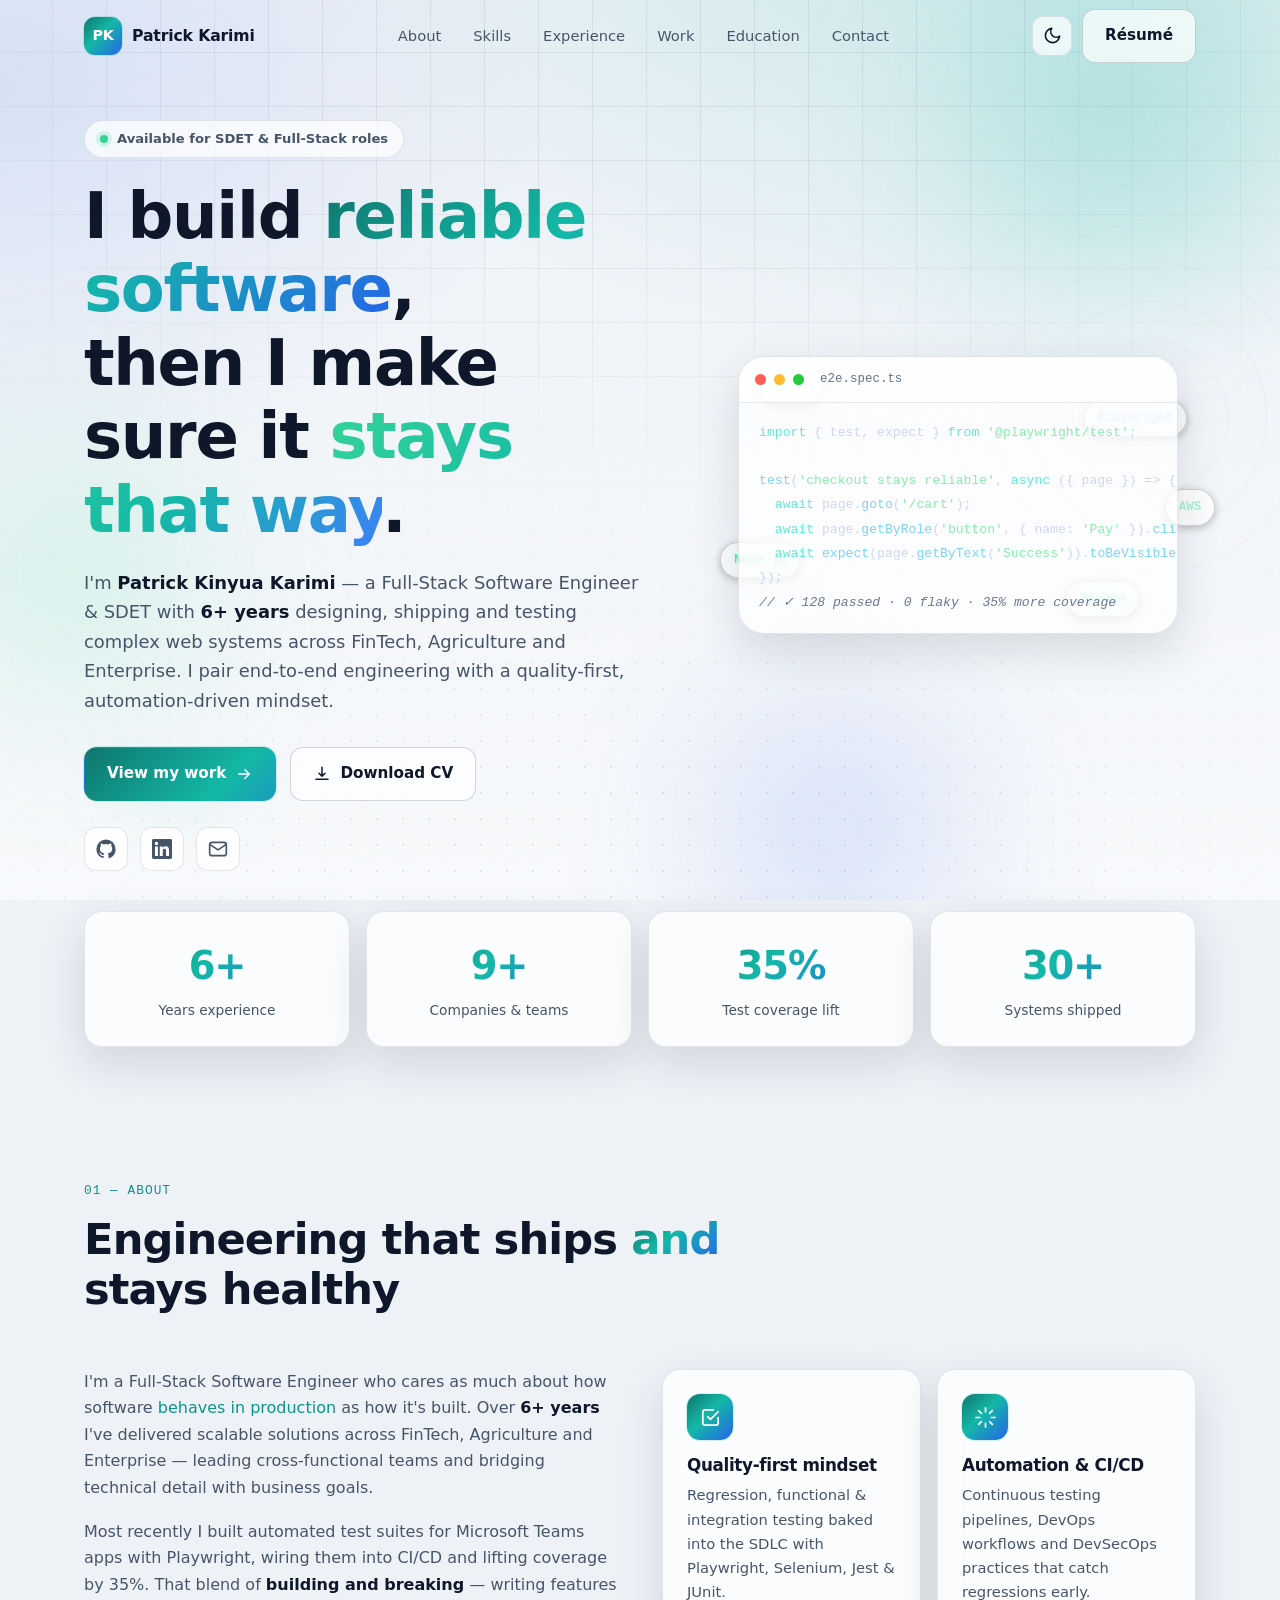
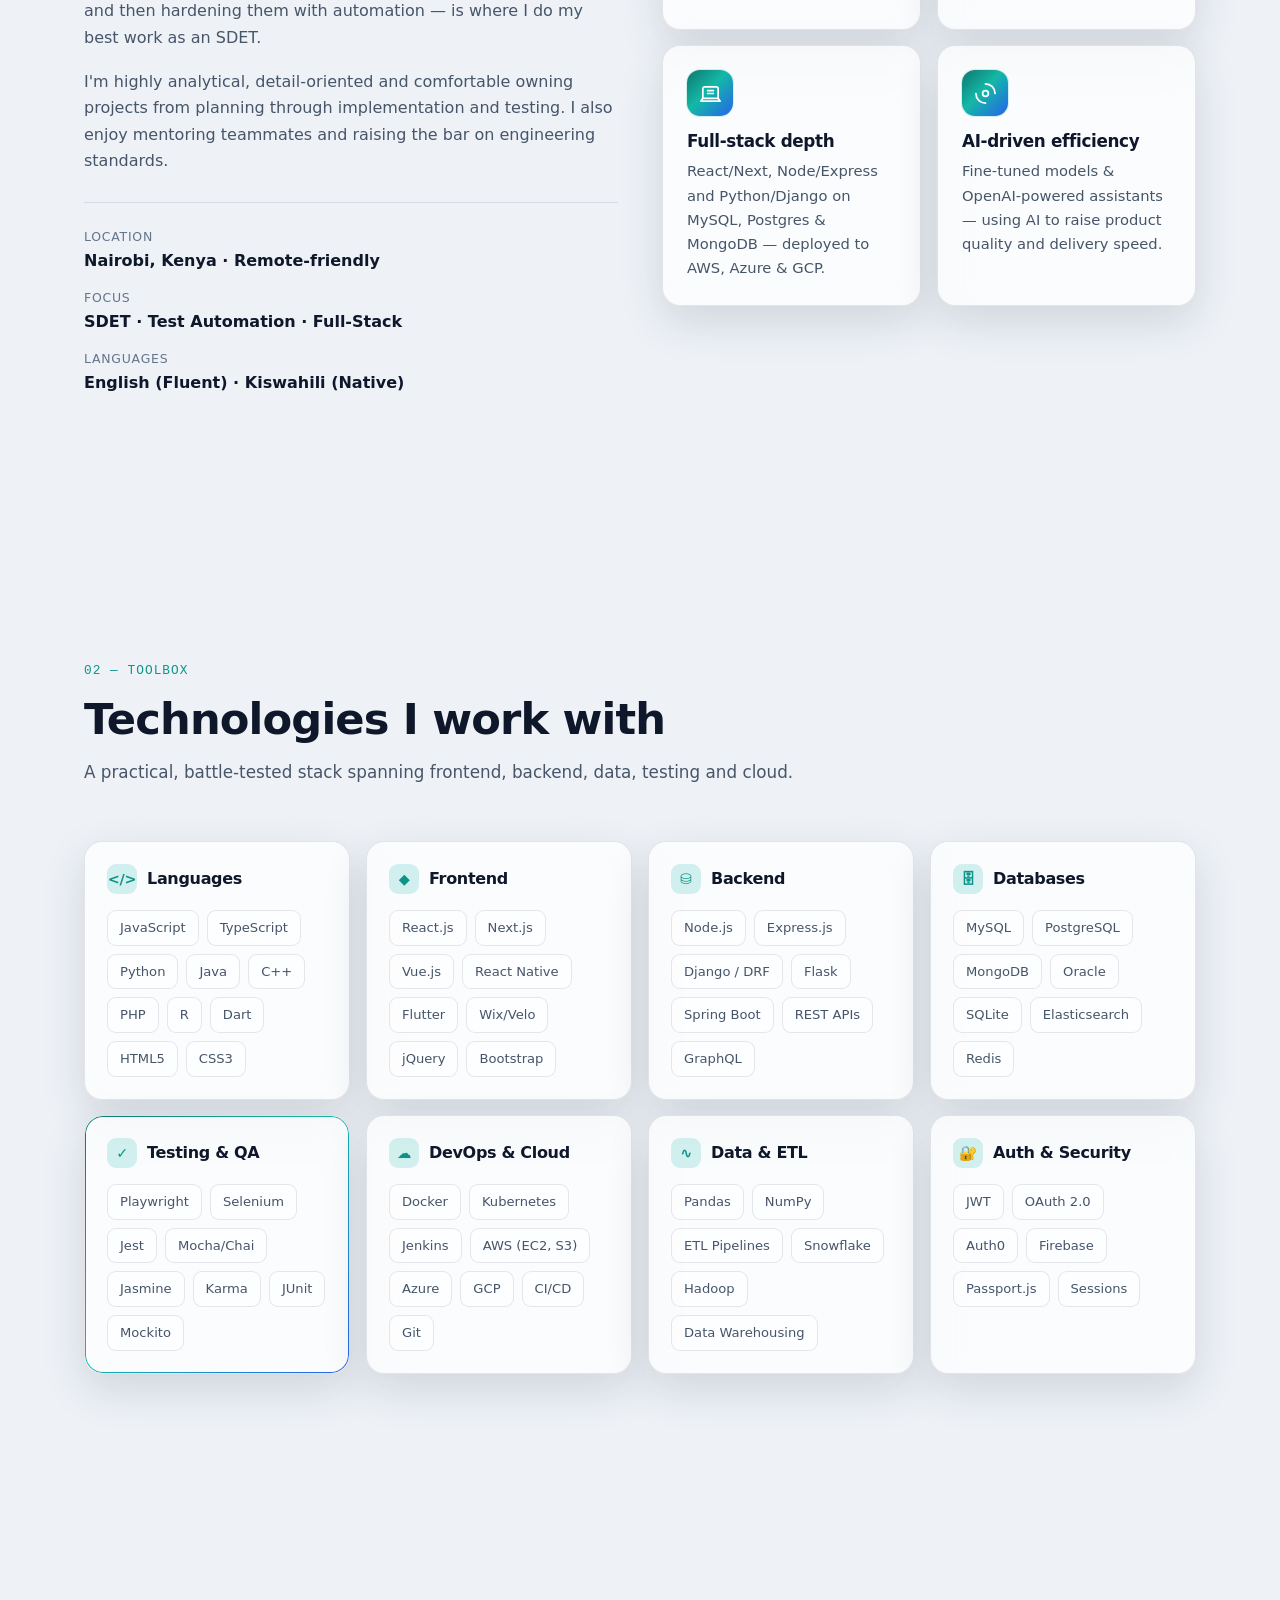
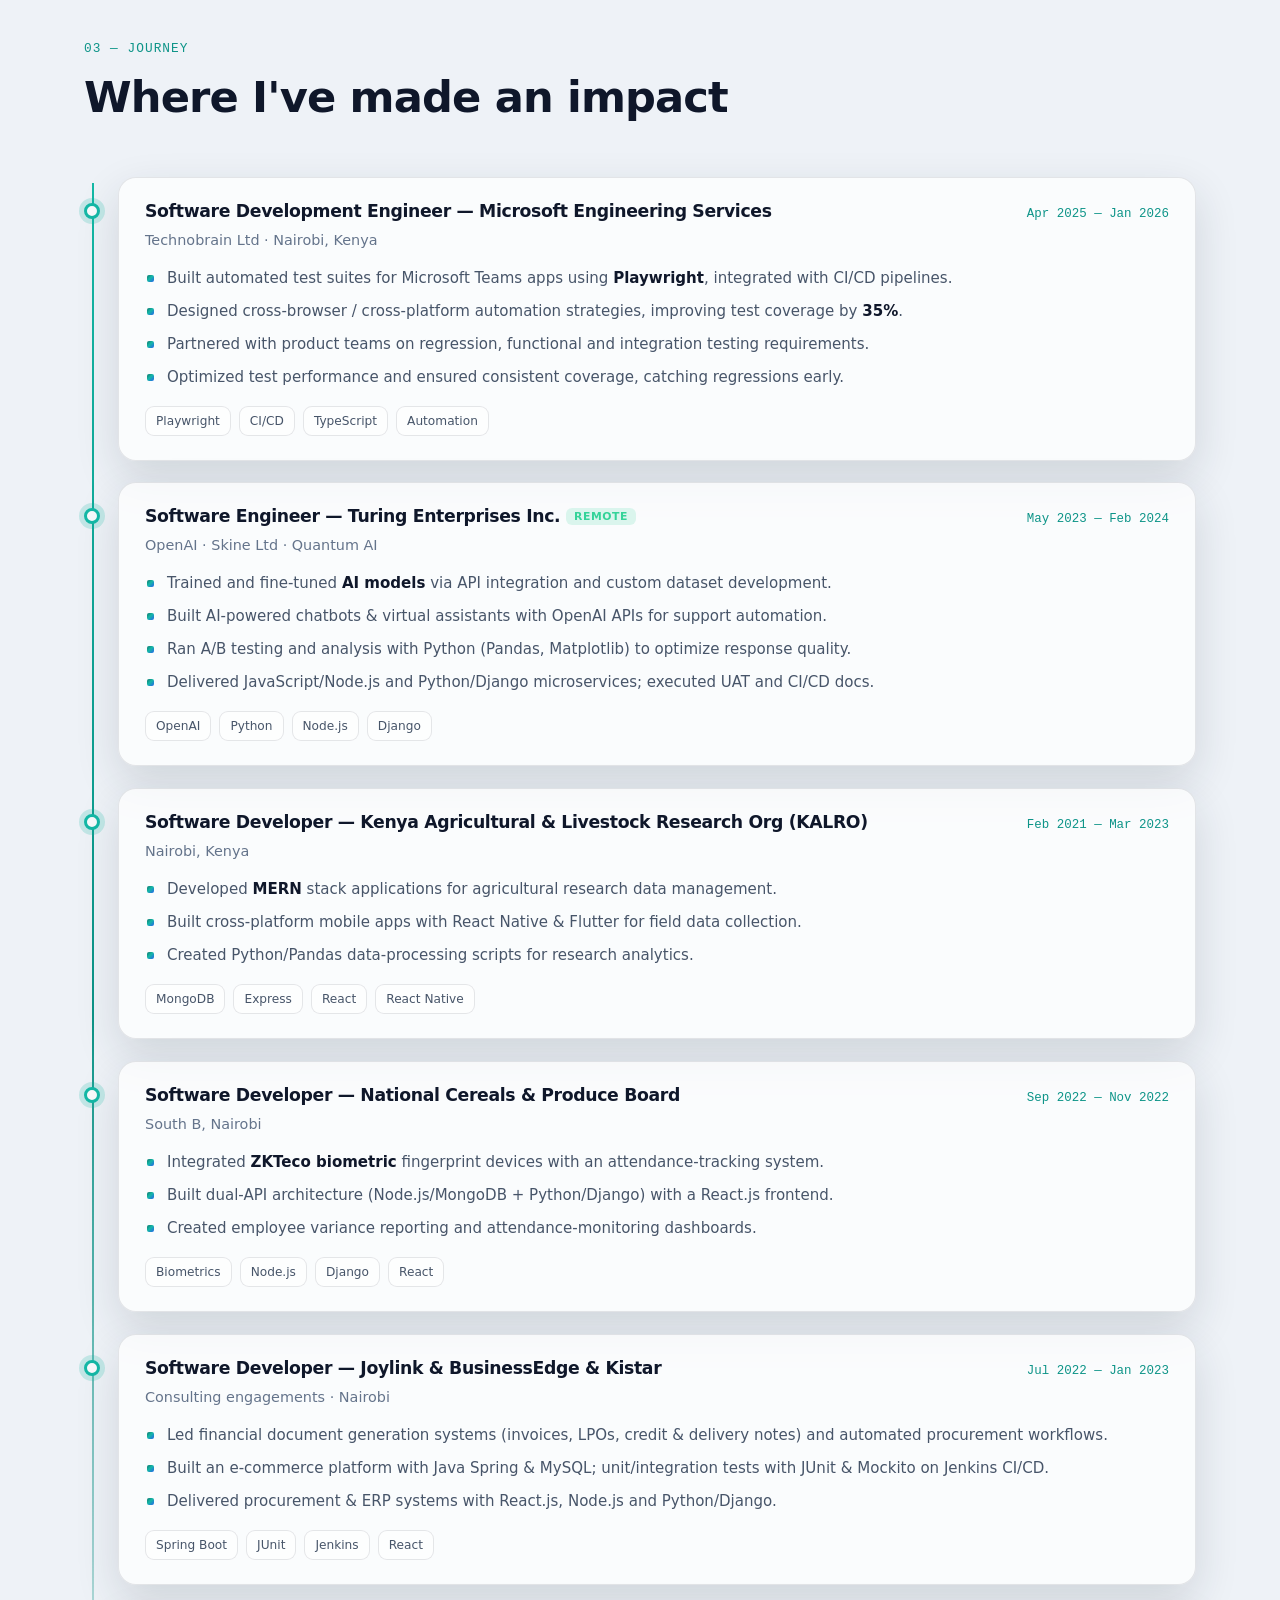
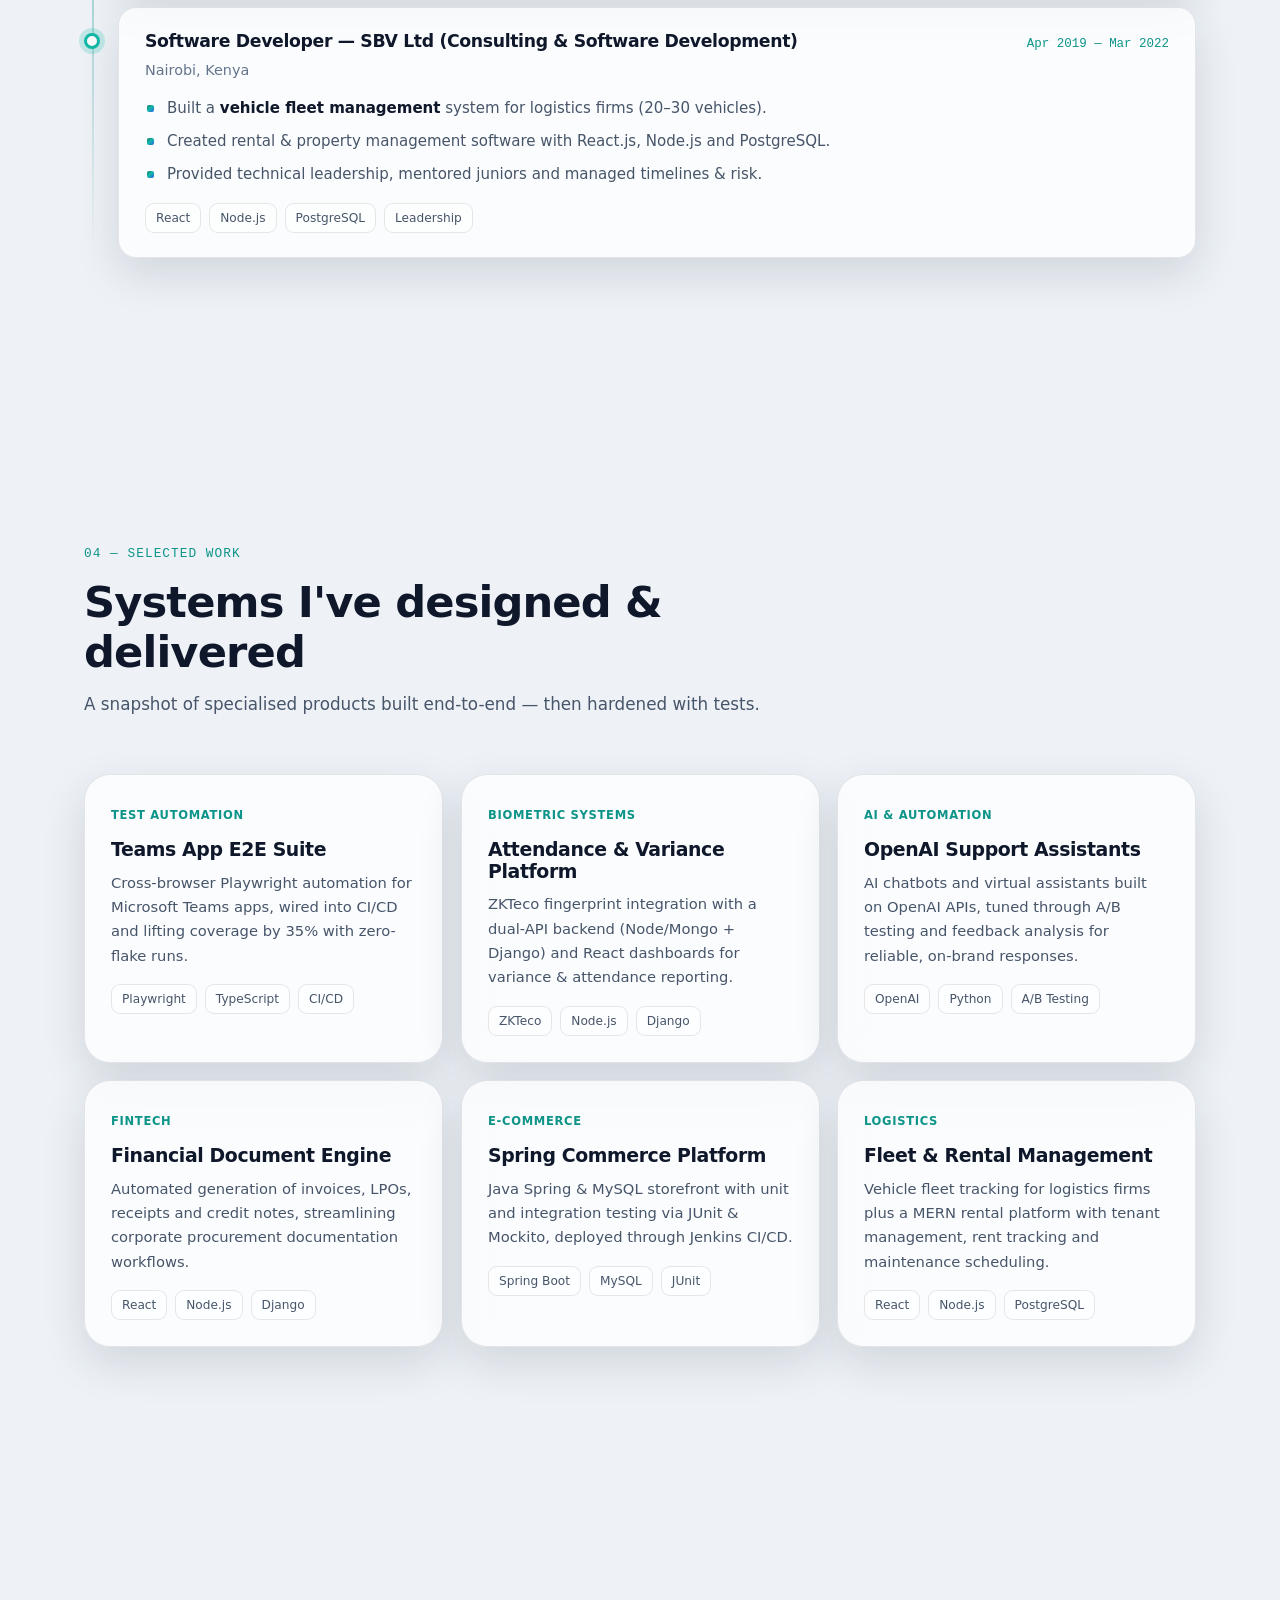
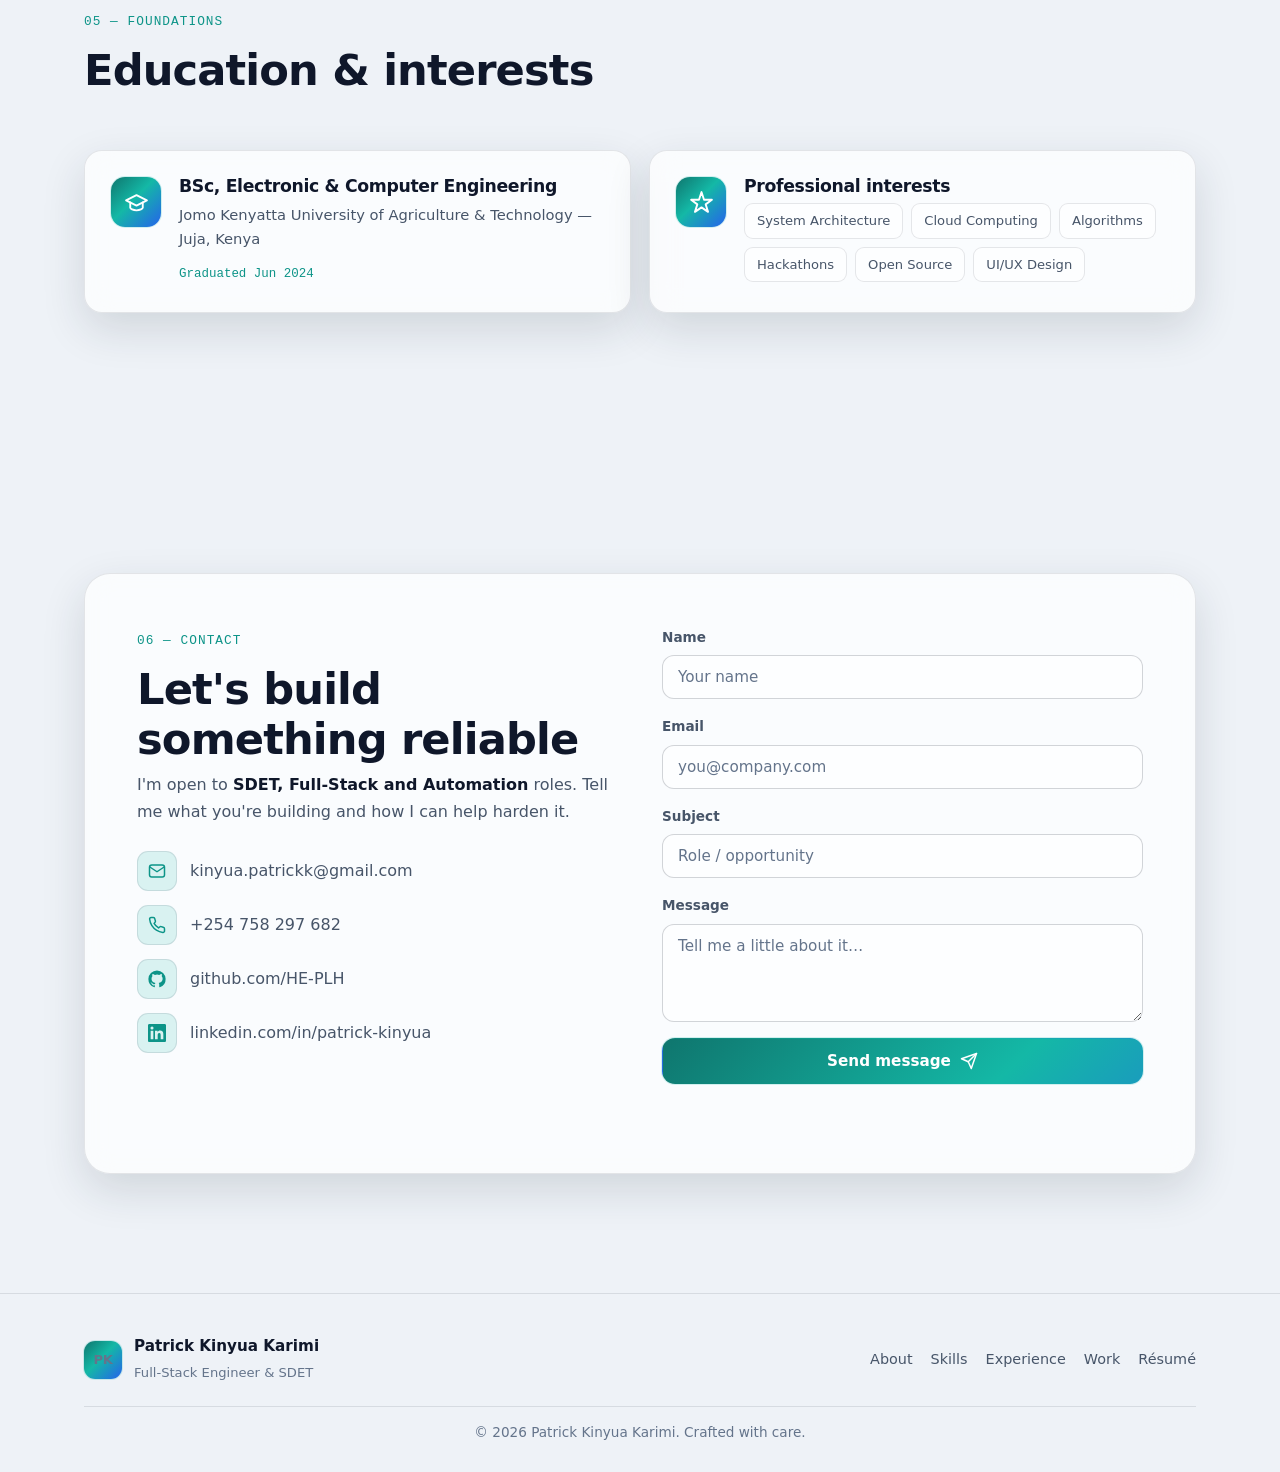
==== commit cf1c0147: "Set light theme as the default" ====
--- a/index.html
+++ b/index.html
@@ -1,11 +1,11 @@
 <!DOCTYPE html>
-<html lang="en" data-theme="dark">
+<html lang="en" data-theme="light">
 <head>
   <meta charset="UTF-8" />
   <meta name="viewport" content="width=device-width, initial-scale=1.0" />
   <meta name="description" content="Patrick Kinyua Karimi — Full-Stack Software Engineer & SDET. 6+ years building and testing scalable web systems with React, Node.js, Python/Django and cloud-native tooling." />
   <meta name="author" content="Patrick Kinyua Karimi" />
-  <meta name="theme-color" content="#0b1020" />
+  <meta name="theme-color" content="#eef2f7" />
 
   <!-- Open Graph -->
   <meta property="og:type" content="website" />
